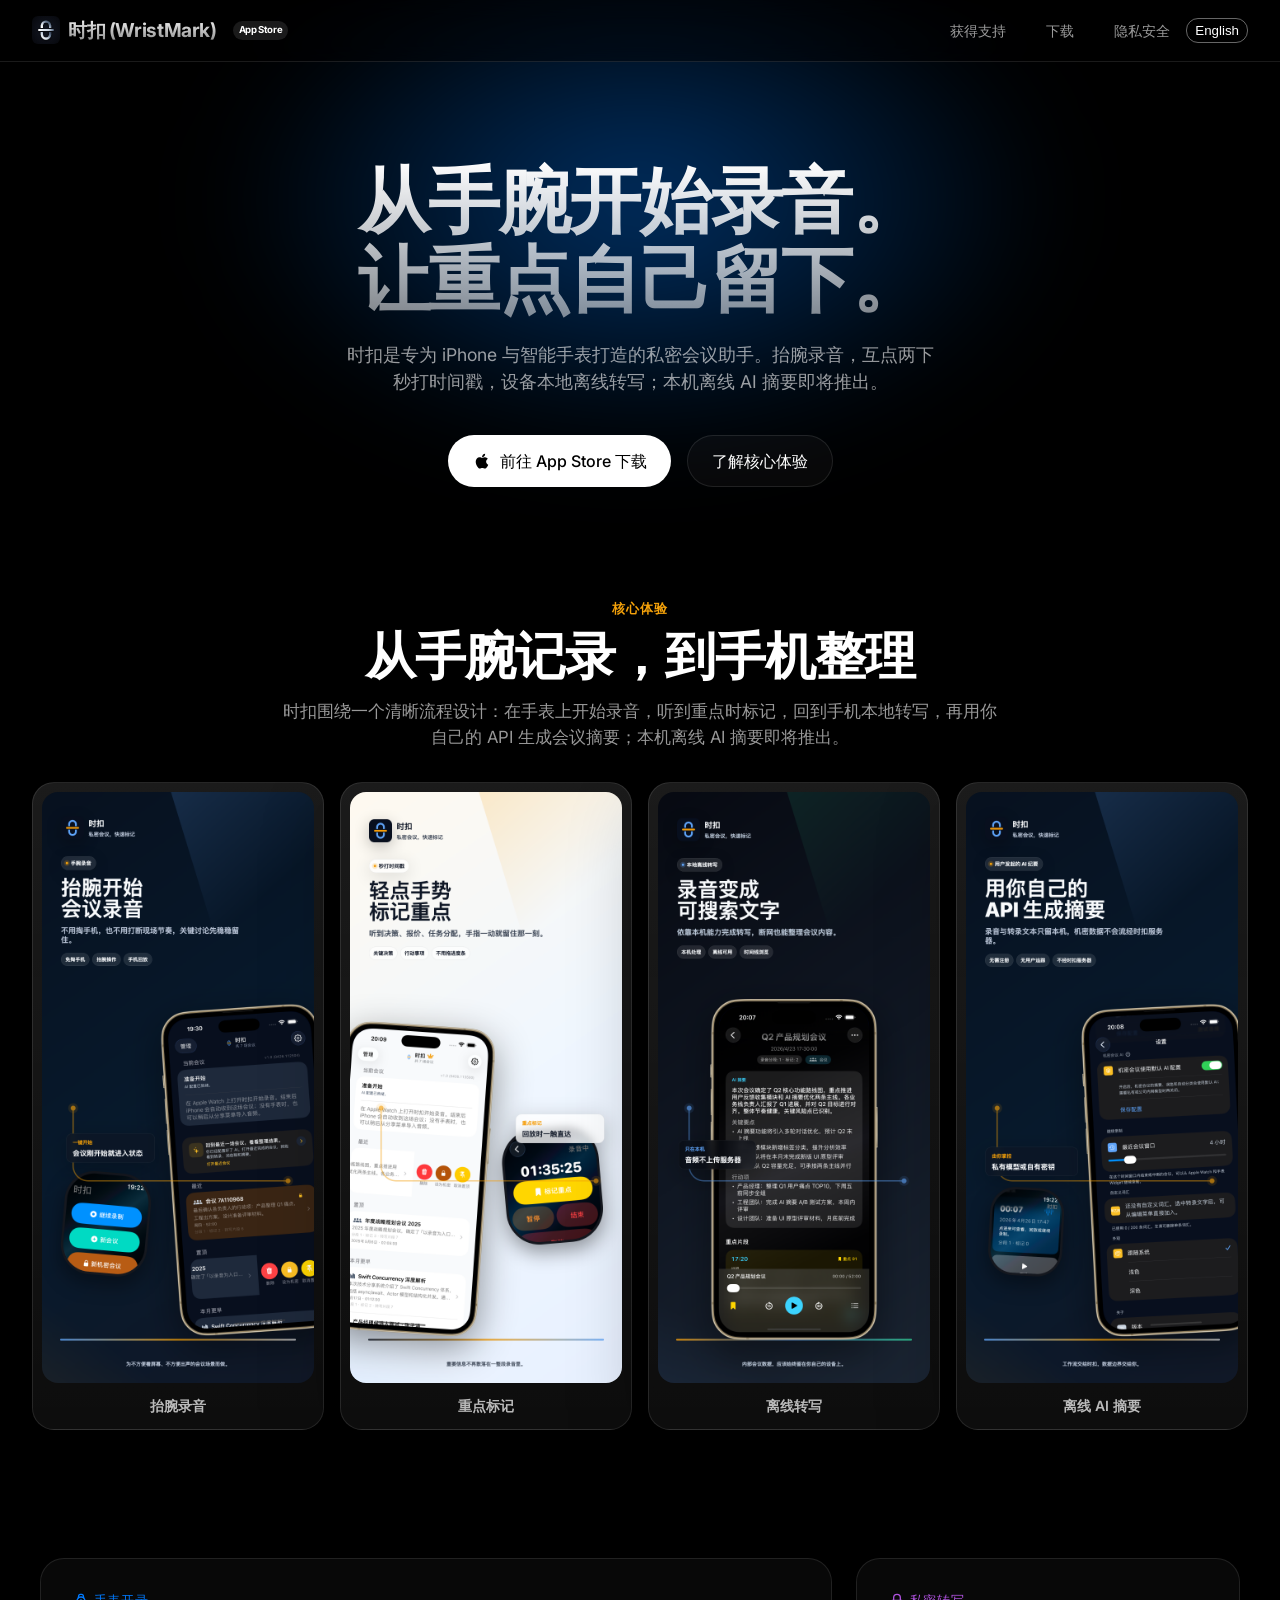
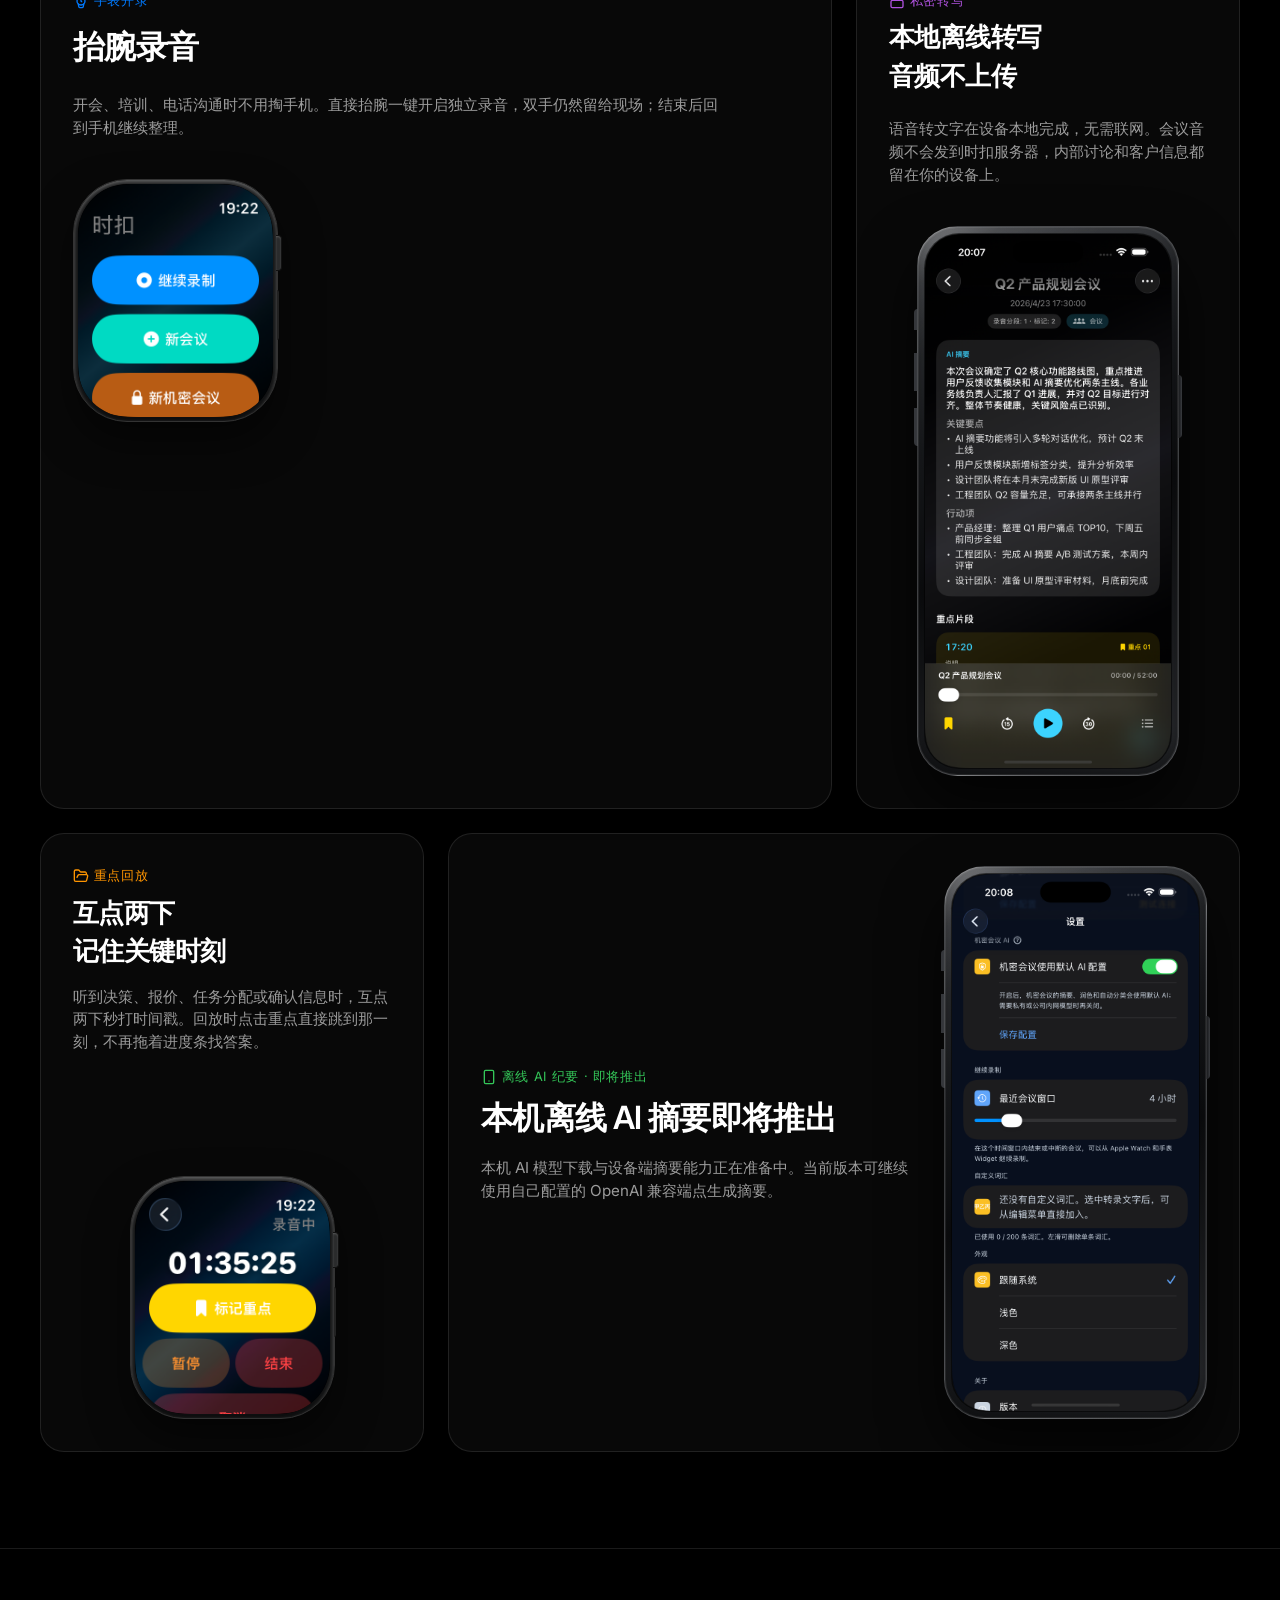
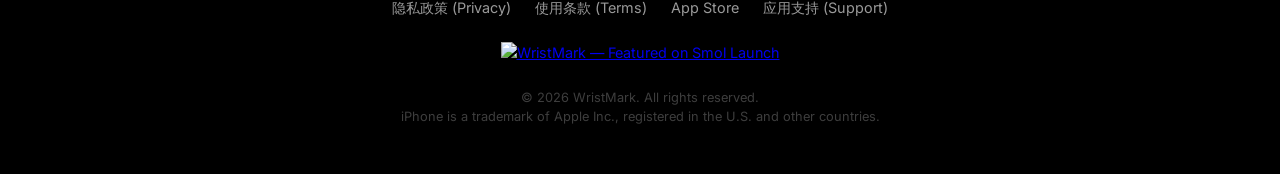
==== index.html @ bc6f225d "Publish product landing site" ====
<!DOCTYPE html>
<html lang="zh-Hans">
<head>
  <meta charset="UTF-8">
  <meta name="viewport" content="width=device-width, initial-scale=1.0, maximum-scale=1.0, user-scalable=no">
  <title>时扣 WristMark - 手腕录音、离线转写与即将推出的本机离线 AI</title>
  <meta name="description" content="专为开会、听课打造的私密会议助手。抬腕录音，互点两下秒记时间戳，本地离线转写，本机离线 AI 摘要即将推出。">
  <!-- CSS -->
  <link rel="stylesheet" href="css/style.css">
  <script src="js/main.js" defer></script>
</head>
<body>

  <!-- Navigation -->
  <nav class="navbar" id="site-nav">
    <div style="font-weight: 700; letter-spacing: -0.02em; font-size: 1.2rem; display: flex; align-items: center; gap: 0.5rem;">
      <img src="icons/variants/AppIcon_Default.svg" alt="WristMark Icon" style="width: 28px; height: 28px; border-radius: 6px;">
      <span class="text-gradient" data-i18n="nav.brand">时扣 (WristMark)</span>
      <span data-i18n="nav.badge" style="font-size: 0.6rem; font-weight: bold; background: rgba(255,255,255,0.1); padding: 2px 6px; border-radius: 12px; margin-left: 8px;">App Store</span>
    </div>
    <div class="nav-links" style="display: flex; gap: 1rem; align-items: center;">
      <a href="support.html" data-i18n="nav.support">获得支持</a>
      <a href="https://apps.apple.com/cn/app/%E6%97%B6%E6%89%A3/id6762519498" data-i18n="nav.download" data-app-store-link>下载</a>
      <a href="legal/privacy.html" data-i18n="nav.privacy">隐私安全</a>
      <button onclick="toggleLang()" style="background:none; border:1px solid rgba(255,255,255,0.4); color:white; border-radius:12px; padding:4px 8px; cursor:pointer;" id="lang-btn">English</button>
    </div>
  </nav>

  <!-- Hero Section -->
  <header class="hero">
    <h1 class="text-gradient" data-i18n="hero.title">从手腕开始录音。<br>让重点自己留下。</h1>
    <p data-i18n="hero.subtitle" style="font-size: 1.1rem;">
      时扣是专为 iPhone 与智能手表打造的私密会议助手。抬腕录音，互点两下秒打时间戳，设备本地离线转写；本机离线 AI 摘要即将推出。
    </p>
    <div style="display: flex; gap: 1rem; justify-content: center; margin-top: 2.5rem; flex-wrap: wrap;">
      <a href="https://apps.apple.com/cn/app/%E6%97%B6%E6%89%A3/id6762519498" class="btn-primary" data-app-store-link>
        <svg xmlns="http://www.w3.org/2000/svg" width="20" height="20" viewBox="0 0 24 24" fill="currentColor" aria-hidden="true"><path d="M17.05 20.28c-.98.95-2.05.8-3.08.35-1.08-.46-2.07-.48-3.21 0-1.42.61-2.17.43-3.02-.35C2.93 15.33 3.64 7.8 9.1 7.52c1.33.07 2.25.73 3.02.78 1.15-.23 2.25-.89 3.5-.84 1.5.12 2.63.71 3.38 1.8-3.12 1.87-2.38 5.98.48 7.13-.57 1.5-1.31 2.99-2.43 3.89ZM12.03 7.44c-.15-2.23 1.66-4.07 3.74-4.24.29 2.58-2.34 4.5-3.74 4.24Z"/></svg>
        <span data-i18n="hero.primary-btn">前往 App Store 下载</span>
      </a>
      <a href="#workflow-preview" class="btn-secondary" data-i18n="hero.secondary-btn">了解核心体验</a>
    </div>
  </header>

  <!-- Workflow Preview -->
  <section id="workflow-preview" class="store-preview" aria-labelledby="workflow-preview-title">
    <div class="section-kicker" data-i18n="store.kicker">核心体验</div>
    <h2 id="workflow-preview-title" data-i18n="store.title">从手腕记录，到手机整理</h2>
    <p data-i18n="store.subtitle">
      时扣围绕一个清晰流程设计：在手表上开始录音，听到重点时标记，回到手机本地转写，再用你自己的 API 生成会议摘要；本机离线 AI 摘要即将推出。
    </p>
    <div class="store-screenshot-grid" aria-label="WristMark workflow">
      <figure>
        <img data-workflow-image="1" src="appstore/fancy-screenshots/output/zh-Hans/iphone-6.9-01.png" alt="时扣界面：抬腕开始会议录音" loading="lazy">
        <figcaption data-i18n="store.slides.1">抬腕录音</figcaption>
      </figure>
      <figure>
        <img data-workflow-image="2" src="appstore/fancy-screenshots/output/zh-Hans/iphone-6.9-02.png" alt="时扣界面：互点两下标记重点" loading="lazy">
        <figcaption data-i18n="store.slides.2">重点标记</figcaption>
      </figure>
      <figure>
        <img data-workflow-image="3" src="appstore/fancy-screenshots/output/zh-Hans/iphone-6.9-03.png" alt="时扣界面：本地离线转写" loading="lazy">
        <figcaption data-i18n="store.slides.3">离线转写</figcaption>
      </figure>
      <figure>
        <img data-workflow-image="4" src="appstore/fancy-screenshots/output/zh-Hans/iphone-6.9-04.png" alt="时扣界面：本机离线 AI 摘要" loading="lazy">
        <figcaption data-i18n="store.slides.4">离线 AI 摘要</figcaption>
      </figure>
    </div>
  </section>

  <!-- Bento Grid Features (Values & Pain-points Oriented) -->
  <section id="features" class="bento-container">

    <!-- Watch Primary Feature -->
    <div class="bento-card bento-item-large" style="display:flex; flex-direction:column;">
      <span class="card-tag" style="display:flex; align-items:center; gap:0.3rem;"><svg xmlns="http://www.w3.org/2000/svg" width="16" height="16" viewBox="0 0 24 24" fill="none" stroke="currentColor" stroke-width="2" stroke-linecap="round" stroke-linejoin="round"><circle cx="12" cy="12" r="6"/><polyline points="12 10 12 12 13 13"/><path d="m16.13 7.66-.81-4.05a2 2 0 0 0-2-1.61h-2.68a2 2 0 0 0-2 1.61l-.78 4.05"/><path d="m7.88 16.36.8 4a2 2 0 0 0 2 1.61h2.72a2 2 0 0 0 2-1.61l.81-4.05"/></svg> <span data-i18n="features.watch.tag">手表开录</span></span>
      <h2 data-i18n="features.watch.title" style="font-size: 2rem; margin-bottom: 0.5rem; margin-top:0.3rem;">抬腕录音</h2>
      <p style="color: var(--color-text-secondary); max-width: 90%; font-size: 0.95rem;" data-i18n="features.watch.desc">
        开会、培训、电话沟通时不用掏手机。直接抬腕一键开启独立录音，双手仍然留给现场；结束后回到手机继续整理。
      </p>
      <div class="device-watch">
        <div class="screen">
          <img data-feature-image="watch" src="screenshoots/cn/aw_firstpage.png" alt="手表录音首页">
        </div>
      </div>
    </div>

    <!-- Security & Privacy -->
    <div class="bento-card bento-item-medium" style="display:flex; flex-direction:column;">
      <span class="card-tag" style="color: #AF52DE; display:flex; align-items:center; gap:0.3rem;"><svg xmlns="http://www.w3.org/2000/svg" width="16" height="16" viewBox="0 0 24 24" fill="none" stroke="currentColor" stroke-width="2" stroke-linecap="round" stroke-linejoin="round"><rect width="18" height="11" x="3" y="11" rx="2" ry="2"/><path d="M7 11V7a5 5 0 0 1 10 0v4"/></svg> <span data-i18n="features.privacy.tag">私密转写</span></span>
      <h2 data-i18n="features.privacy.title" style="font-size: 1.6rem; margin-bottom: 0.5rem;">本地离线转写<br>音频不上传</h2>
      <p style="color: var(--color-text-secondary); font-size: 0.95rem; flex-grow: 1;" data-i18n="features.privacy.desc">
        语音转文字在设备本地完成，无需联网。会议音频不会发到时扣服务器，内部讨论和客户信息都留在你的设备上。
      </p>
      <div class="device-phone">
        <div class="screen">
          <img data-feature-image="privacy" src="screenshoots/cn/phone_settings_dark.png" alt="AI 设置界面">
        </div>
      </div>
    </div>

    <!-- Merging Feature -->
    <div class="bento-card bento-item-medium" style="display:flex; flex-direction:column; justify-content: space-between;">
      <div>
        <span class="card-tag" style="color: #FF9500; display:flex; align-items:center; gap:0.3rem;"><svg xmlns="http://www.w3.org/2000/svg" width="16" height="16" viewBox="0 0 24 24" fill="none" stroke="currentColor" stroke-width="2" stroke-linecap="round" stroke-linejoin="round"><path d="m6 14 1.45-2.9A2 2 0 0 1 9.24 10H20a2 2 0 0 1 1.94 2.5l-1.55 6a2 2 0 0 1-1.94 1.5H4a2 2 0 0 1-2-2V5c0-1.1.9-2 2-2h3.93a2 2 0 0 1 1.66.9l.82 1.2a2 2 0 0 0 1.66.9H18a2 2 0 0 1 2 2v2"/></svg> <span data-i18n="features.merge.tag">重点回放</span></span>
        <h2 data-i18n="features.merge.title" style="font-size: 1.6rem; margin-bottom: 0.5rem;">互点两下<br>记住关键时刻</h2>
        <p style="color: var(--color-text-secondary); font-size: 0.95rem;" data-i18n="features.merge.desc">
          听到决策、报价、任务分配或确认信息时，互点两下秒打时间戳。回放时点击重点直接跳到那一刻，不再拖着进度条找答案。
        </p>
      </div>
      <div class="device-watch feature-merge-watch">
        <div class="screen">
          <img data-feature-image="merge" src="screenshoots/cn/aw_recording.png" alt="手表录音中界面">
        </div>
      </div>
    </div>

    <!-- Phone Import Feature -->
    <div class="bento-card bento-item-large" style="display: flex; align-items: center; gap: 2rem;">
      <div style="flex:1;">
        <span class="card-tag" style="color: #34C759; display:flex; align-items:center; gap:0.3rem;"><svg xmlns="http://www.w3.org/2000/svg" width="16" height="16" viewBox="0 0 24 24" fill="none" stroke="currentColor" stroke-width="2" stroke-linecap="round" stroke-linejoin="round"><rect width="14" height="20" x="5" y="2" rx="2" ry="2"/><path d="M12 18h.01"/></svg> <span data-i18n="features.import.tag">离线 AI 纪要 · 即将推出</span></span>
        <h2 data-i18n="features.import.title" style="font-size: 2rem; margin-bottom: 0.5rem;">本机离线 AI 摘要即将推出</h2>
        <p style="color: var(--color-text-secondary); font-size: 0.95rem;" data-i18n="features.import.desc">
          本机 AI 模型下载与设备端摘要能力正在准备中。当前版本可继续使用自己配置的 OpenAI 兼容端点生成摘要。
        </p>
      </div>
      <div class="device-phone feature-side-phone">
        <div class="screen">
          <img data-feature-image="import" src="screenshoots/cn/phone_settings_dark.png" alt="私有 AI 设置界面">
        </div>
      </div>
    </div>

  </section>

  <!-- Footer -->
  <footer style="margin-top: 4rem; padding: 3rem 0; border-top: 1px solid rgba(255,255,255,0.1); text-align: center;">
    <div style="display:flex; justify-content:center; gap:1.5rem; margin-bottom: 1.5rem; font-size:0.9rem;">
      <a href="legal/privacy.html" style="color:rgba(255,255,255,0.6); text-decoration:none;">隐私政策 (Privacy)</a>
      <a href="legal/terms.html" style="color:rgba(255,255,255,0.6); text-decoration:none;">使用条款 (Terms)</a>
      <a href="https://apps.apple.com/cn/app/%E6%97%B6%E6%89%A3/id6762519498" data-app-store-link style="color:rgba(255,255,255,0.6); text-decoration:none;">App Store</a>
      <a href="support.html" style="color:rgba(255,255,255,0.6); text-decoration:none;">应用支持 (Support)</a>
    </div>
    <a href="https://smollaunch.com" target="_blank" rel="noopener" style="display:inline-block; margin-bottom:1.5rem;">
      <img src="https://smollaunch.com/badges/featured.svg" alt="WristMark — Featured on Smol Launch" loading="lazy" width="250" height="60">
    </a>
    <div style="font-size: 0.8rem; opacity: 0.4;">
      &copy; 2026 WristMark. All rights reserved.<br>iPhone is a trademark of Apple Inc., registered in the U.S. and other countries.
    </div>
  </footer>

</body>
</html>
---- css/style.css ----
@import url('https://fonts.googleapis.com/css2?family=Inter:wght@300;400;500;600;700&display=swap');

:root {
  --color-bg: #000000;
  --color-surface: rgba(255, 255, 255, 0.03);
  --color-surface-hover: rgba(255, 255, 255, 0.08);
  --color-border: rgba(255, 255, 255, 0.1);
  --color-text-primary: #ffffff;
  --color-text-secondary: rgba(255, 255, 255, 0.6);
  --color-accent: #007aff;
  --neon-glow: rgba(0, 122, 255, 0.4);
}

body {
  font-family: -apple-system, BlinkMacSystemFont, 'Inter', 'PingFang SC', 'Helvetica Neue', Arial, sans-serif;
  background-color: var(--color-bg);
  color: var(--color-text-primary);
  line-height: 1.5;
  -webkit-font-smoothing: antialiased;
  margin: 0;
  overflow-x: hidden;
}

/* Typography */
h1, h2, h3, h4 {
  font-weight: 600;
  letter-spacing: -0.02em;
  margin: 0;
}

.text-gradient {
  background: linear-gradient(180deg, #FFFFFF 0%, rgba(255, 255, 255, 0.5) 100%);
  -webkit-background-clip: text;
  -webkit-text-fill-color: transparent;
  background-clip: text;
}

.accent-gradient {
  background: linear-gradient(90deg, #007aff 0%, #34C759 100%);
  -webkit-background-clip: text;
  -webkit-text-fill-color: transparent;
  background-clip: text;
}

/* Glassmorphism Navbar */
.navbar {
  position: fixed;
  top: 0;
  width: 100%;
  padding: 1rem 2rem;
  background: rgba(0, 0, 0, 0.4);
  backdrop-filter: blur(12px);
  -webkit-backdrop-filter: blur(12px);
  border-bottom: 1px solid var(--color-border);
  z-index: 100;
  display: flex;
  justify-content: space-between;
  align-items: center;
  box-sizing: border-box;
}

.nav-links a {
  color: var(--color-text-secondary);
  text-decoration: none;
  font-size: 0.9rem;
  transition: color 0.2s ease;
  margin-left: 1.5rem;
}

.nav-links a:hover {
  color: var(--color-text-primary);
}

/* Buttons */
.btn-primary {
  background-color: var(--color-text-primary);
  color: var(--color-bg);
  padding: 0.8rem 1.5rem;
  border-radius: 999px;
  font-weight: 500;
  text-decoration: none;
  display: inline-flex;
  align-items: center;
  gap: 0.5rem;
  transition: transform 0.2s ease;
}

.btn-primary:hover {
  transform: scale(1.02);
}

.btn-secondary {
  background-color: var(--color-surface);
  color: var(--color-text-primary);
  border: 1px solid var(--color-border);
  padding: 0.8rem 1.5rem;
  border-radius: 999px;
  font-weight: 500;
  text-decoration: none;
  display: inline-flex;
  align-items: center;
  transition: all 0.2s ease;
}

.btn-secondary:hover {
  background-color: var(--color-surface-hover);
}

/* Hero Section */
.hero {
  padding: 10rem 2rem 6rem;
  text-align: center;
  max-width: 800px;
  margin: 0 auto;
  position: relative;
}

.hero::before {
  content: '';
  position: absolute;
  top: -100px;
  left: 50%;
  transform: translateX(-50%);
  width: 1000px;
  height: 600px;
  background: radial-gradient(ellipse at center, var(--neon-glow) 0%, transparent 60%);
  z-index: -1;
  pointer-events: none;
  filter: blur(50px);
}

.hero h1 {
  font-size: clamp(3rem, 6vw, 4.5rem);
  line-height: 1.1;
  margin-bottom: 1.5rem;
}

.hero p {
  font-size: 1.25rem;
  color: var(--color-text-secondary);
  margin-bottom: 2.5rem;
  max-width: 600px;
  margin-left: auto;
  margin-right: auto;
}

/* App Store Preview */
.store-preview {
  max-width: 1280px;
  margin: 0 auto 3rem;
  padding: 1rem 2rem 3rem;
}

.section-kicker {
  color: #f5a20a;
  font-size: 0.82rem;
  font-weight: 700;
  letter-spacing: 0.08em;
  margin-bottom: 0.6rem;
  text-align: center;
  text-transform: uppercase;
}

.store-preview h2 {
  max-width: 760px;
  margin: 0 auto;
  text-align: center;
  font-size: clamp(2rem, 4vw, 3.4rem);
  line-height: 1.08;
}

.store-preview > p {
  max-width: 720px;
  margin: 1rem auto 2rem;
  color: var(--color-text-secondary);
  font-size: 1.05rem;
  text-align: center;
}

.store-screenshot-grid {
  display: grid;
  grid-template-columns: repeat(4, minmax(0, 1fr));
  gap: 1rem;
  align-items: start;
}

.store-screenshot-grid figure {
  margin: 0;
  padding: 0.55rem;
  border: 1px solid var(--color-border);
  border-radius: 22px;
  background:
    linear-gradient(180deg, rgba(255,255,255,0.08), rgba(255,255,255,0.02)),
    rgba(255,255,255,0.03);
  box-shadow: 0 24px 80px rgba(0, 0, 0, 0.28);
}

.store-screenshot-grid img {
  display: block;
  width: 100%;
  height: auto;
  border-radius: 16px;
  background: #07111f;
}

.store-screenshot-grid figcaption {
  padding: 0.75rem 0.25rem 0.25rem;
  color: rgba(255, 255, 255, 0.72);
  font-size: 0.88rem;
  font-weight: 600;
  text-align: center;
}

/* Bento Grid */
.bento-container {
  max-width: 1200px;
  margin: 0 auto;
  padding: 2rem;
  display: grid;
  grid-template-columns: repeat(12, 1fr);
  gap: 1.5rem;
}

.bento-card {
  background-color: var(--color-surface);
  border: 1px solid var(--color-border);
  border-radius: 24px;
  padding: 2rem;
  transition: all 0.3s ease;
  overflow: visible;
  position: relative;
}

.bento-card:hover {
  background-color: var(--color-surface-hover);
  border-color: rgba(255, 255, 255, 0.2);
}

.bento-item-large {
  grid-column: span 12;
}

@media (min-width: 768px) {
  .bento-item-large { grid-column: span 8; }
  .bento-item-medium { grid-column: span 4; }
  .bento-item-full { grid-column: span 12; display: flex; align-items: center; gap: 2rem; }
}

@media (max-width: 900px) {
  .store-screenshot-grid {
    grid-template-columns: repeat(2, minmax(0, 1fr));
  }
}

@media (max-width: 560px) {
  .navbar {
    padding: 0.9rem 1rem;
  }

  .nav-links {
    gap: 0.6rem !important;
  }

  .nav-links a {
    display: none;
  }

  .store-preview {
    padding-left: 1rem;
    padding-right: 1rem;
  }

  .store-screenshot-grid {
    display: flex;
    gap: 1rem;
    margin-left: -1rem;
    margin-right: -1rem;
    overflow-x: auto;
    padding: 0 1rem 0.5rem;
    scroll-snap-type: x mandatory;
  }

  .store-screenshot-grid figure {
    flex: 0 0 76%;
    scroll-snap-align: center;
  }

  .bento-card {
    padding: 1.4rem;
  }
}

.bento-card > img,
.bento-card > * > img:not(.device-watch .screen img):not(.device-phone .screen img) {
  width: 100%;
  height: auto;
  border-radius: 12px;
  margin-top: 1.5rem;
  box-shadow: 0 10px 30px rgba(0,0,0,0.5);
  transition: transform 0.5s cubic-bezier(0.16, 1, 0.3, 1);
}

.bento-card:hover > img,
.bento-card:hover > * > img:not(.device-watch .screen img):not(.device-phone .screen img) {
  transform: translateY(-5px);
}

.card-tag {
  font-size: 0.8rem;
  text-transform: uppercase;
  letter-spacing: 0.05em;
  color: var(--color-accent);
  margin-bottom: 0.5rem;
  display: block;
}

/* Device Mockups (Pure CSS) */
.device-watch {
  position: relative; background: #121314; border-radius: 54px; padding: 4px; /* Series 11 ultra-thin edge-to-edge bezel */
  box-shadow: inset 0 2px 5px rgba(255,255,255,0.4), inset 0 -2px 5px rgba(0,0,0,0.9), 0 20px 40px rgba(0,0,0,0.5);
  border: 1px solid #333; margin-top: 1.5rem; width: 195px; align-self: flex-start;
}
.device-watch::after {
  /* Digital Crown */
  content: ''; position: absolute; right: -5px; top: 55px; width: 5px; height: 34px;
  background: #2a2b2c; border-radius: 0 4px 4px 0; border: 1px solid #111; border-left: none; box-shadow: inset 0 1px 2px rgba(255,255,255,0.2);
}
.device-watch::before {
  /* Side Button */
  content: ''; position: absolute; right: -2px; top: 110px; width: 2px; height: 50px;
  background: #222; border-radius: 0 2px 2px 0;
}
.device-watch .screen {
  border-radius: 50px; overflow: hidden; background: #000; position: relative;
}
.device-watch .screen img {
  width: 100%; height: auto; display: block;
}

.device-phone {
  position: relative;
  width: min(246px, 85%);
  margin-top: 1.5rem;
  align-self: center;
  padding: 7px;
  border-radius: 15.5% / 7.2%;
  background:
    linear-gradient(145deg, rgba(255,255,255,0.34) 0%, rgba(255,255,255,0.08) 8%, transparent 18%),
    linear-gradient(155deg, #3d3f43 0%, #15171a 34%, #07080a 55%, #2a2c30 100%);
  border: 1px solid rgba(255,255,255,0.18);
  box-shadow:
    inset 0 0 0 1px rgba(255,255,255,0.08),
    inset 0 -10px 20px rgba(0,0,0,0.55),
    inset 0 10px 18px rgba(255,255,255,0.08),
    0 30px 60px rgba(0,0,0,0.7);
}
/* Side Buttons (Action, Volume Up/Down, Power) */
.device-phone::before {
  /* Power Button */
  content: '';
  position: absolute;
  right: -4px;
  top: 27%;
  width: 4px;
  height: 11.5%;
  background: linear-gradient(90deg, #0d0e10, #3a3c40);
  border-radius: 0 4px 4px 0;
  box-shadow: inset 1px 0 1px rgba(255,255,255,0.14);
}
.device-phone::after {
  /* Action + volume buttons */
  content: '';
  position: absolute;
  left: -4px;
  top: 15%;
  width: 4px;
  height: 25%;
  border-radius: 4px 0 0 4px;
  background:
    linear-gradient(
      to bottom,
      #34363a 0 15%,
      transparent 15% 32%,
      #34363a 32% 60%,
      transparent 60% 72%,
      #34363a 72% 100%
    );
  box-shadow: inset -1px 0 1px rgba(255,255,255,0.12);
}
.device-phone .screen {
  position: relative;
  aspect-ratio: 1320 / 2868;
  overflow: hidden;
  border-radius: 13.8% / 6.4%;
  background: #000;
  box-shadow:
    inset 0 0 0 1px rgba(255,255,255,0.05),
    0 0 0 1px rgba(0,0,0,0.55);
}
.device-phone .screen img {
  display: block;
  width: 100%;
  height: 100%;
  object-fit: cover;
  object-position: top;
}
.feature-side-phone {
  flex: 0 0 min(250px, 34%);
  margin-top: 0;
}

.feature-merge-watch {
  align-self: center;
  margin-top: 1.25rem;
}

/* Footer */
footer {
  border-top: 1px solid var(--color-border);
  padding: 4rem 2rem;
  margin-top: 4rem;
  text-align: center;
  color: var(--color-text-secondary);
  font-size: 0.9rem;
}

.footer-links {
  display: flex;
  justify-content: center;
  gap: 2rem;
  margin-bottom: 2rem;
}

.footer-links a {
  color: var(--color-text-secondary);
  text-decoration: none;
}

.footer-links a:hover {
  color: var(--color-text-primary);
}
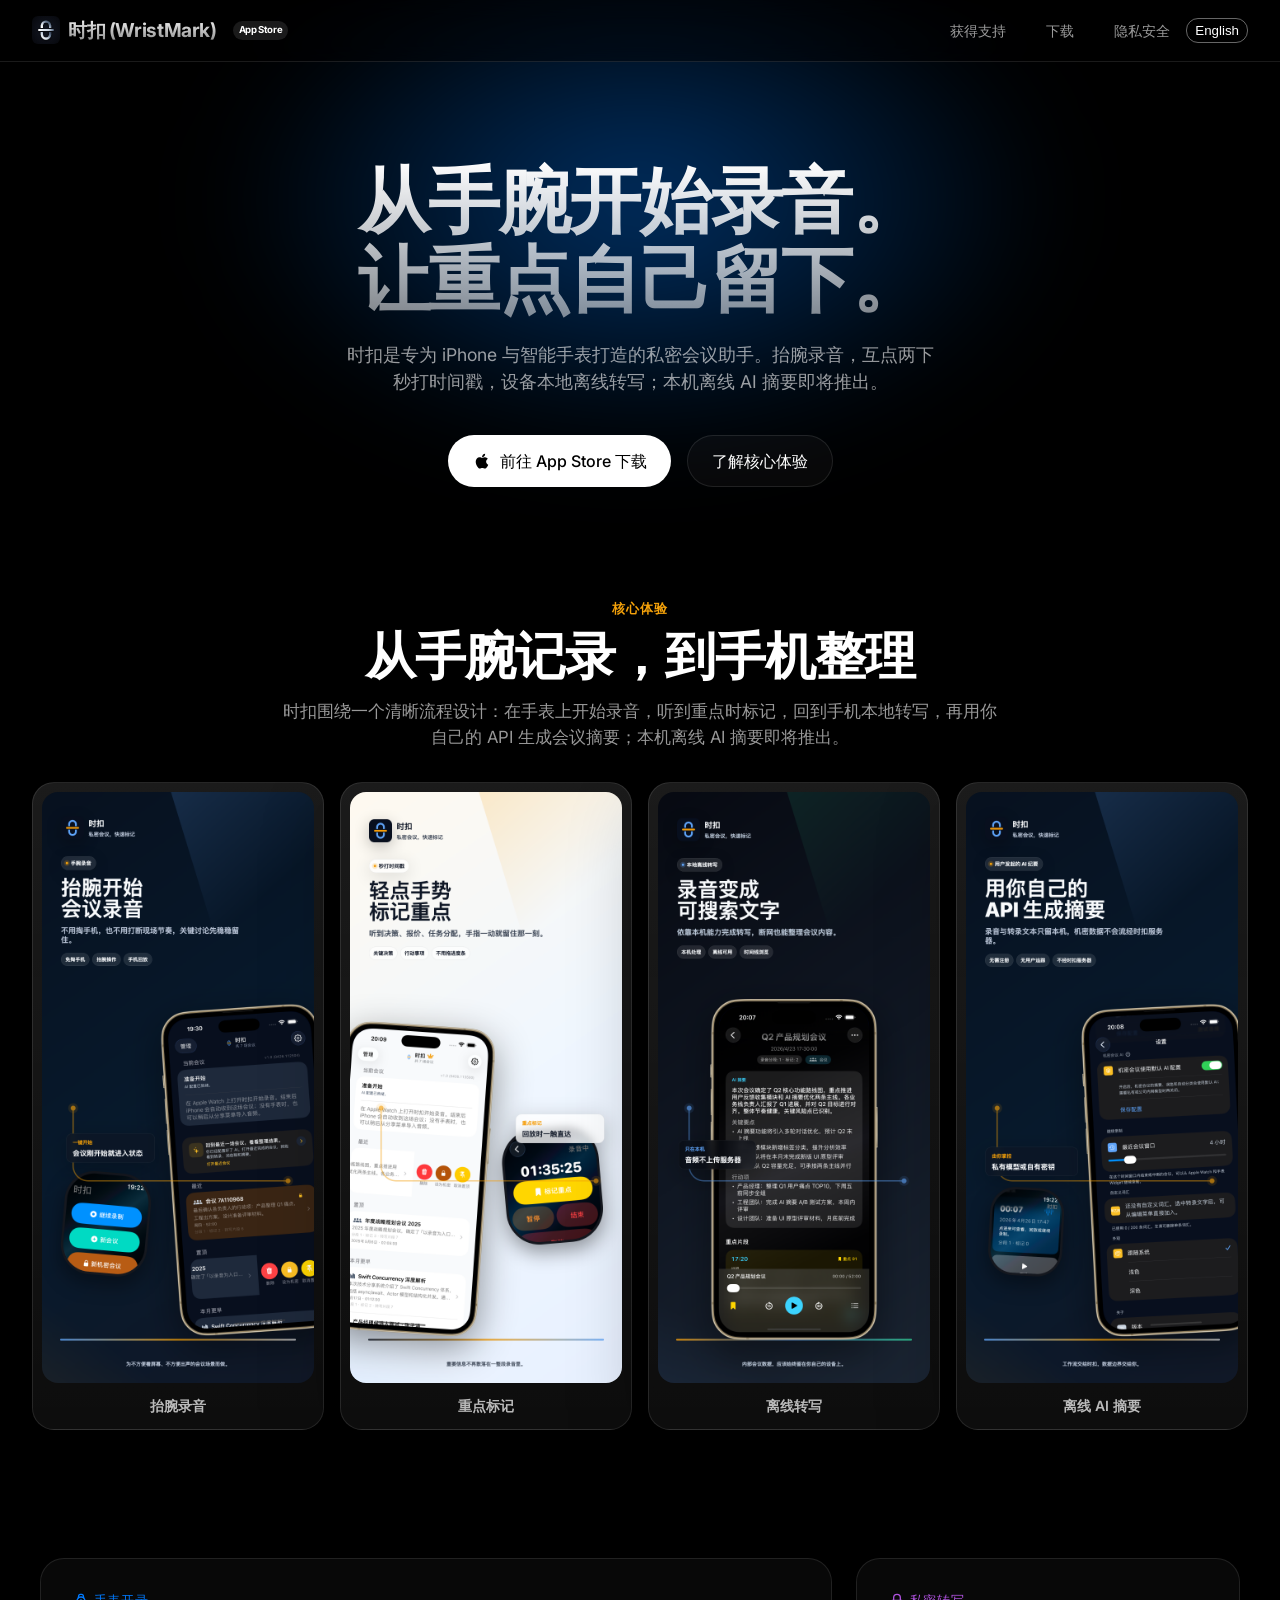
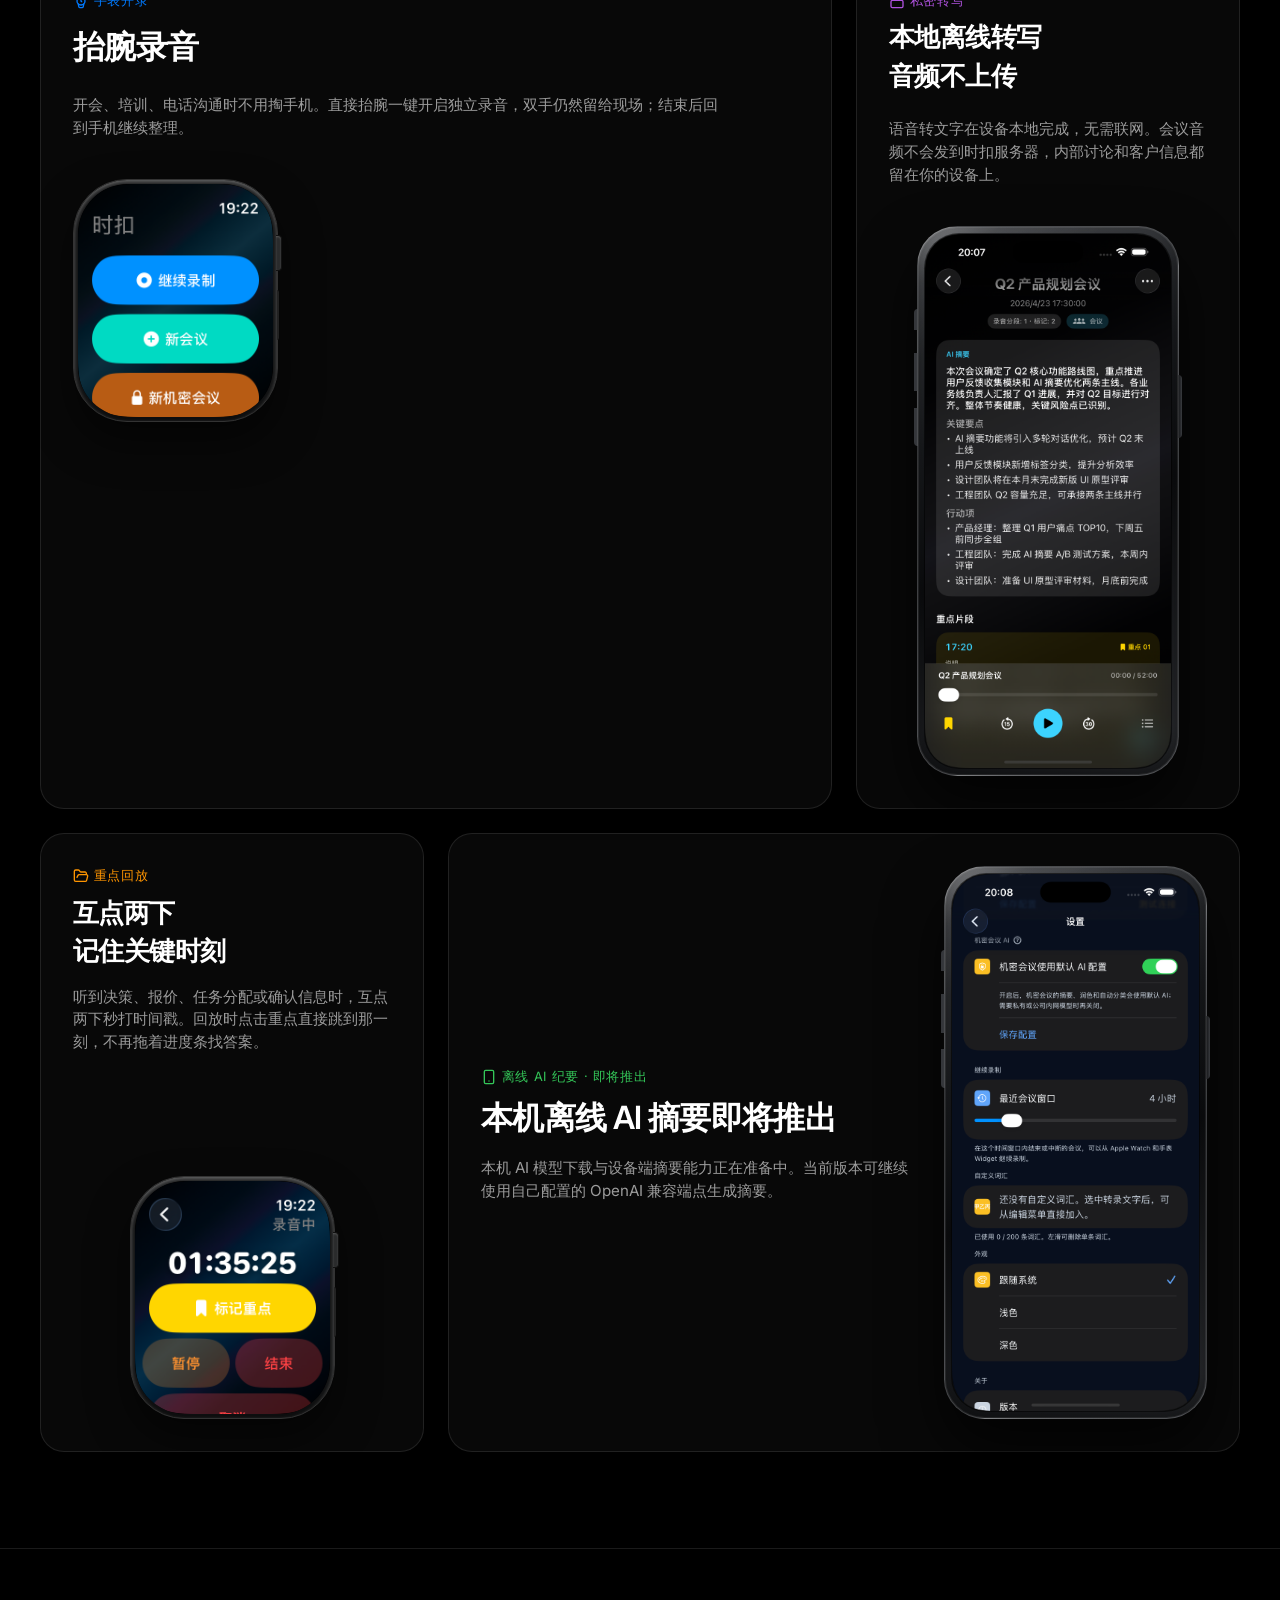
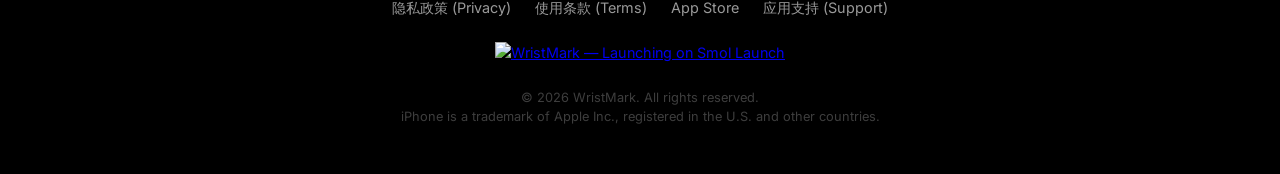
==== commit 8ecec68e: "Restore Smol Launch badge" ====
--- a/index.html
+++ b/index.html
@@ -142,7 +142,7 @@
       <a href="support.html" style="color:rgba(255,255,255,0.6); text-decoration:none;">应用支持 (Support)</a>
     </div>
     <a href="https://smollaunch.com" target="_blank" rel="noopener" style="display:inline-block; margin-bottom:1.5rem;">
-      <img src="https://smollaunch.com/badges/featured.svg" alt="WristMark — Featured on Smol Launch" loading="lazy" width="250" height="60">
+      <img src="https://smollaunch.com/badges/launching.svg" alt="WristMark — Launching on Smol Launch" loading="lazy" width="250" height="60">
     </a>
     <div style="font-size: 0.8rem; opacity: 0.4;">
       &copy; 2026 WristMark. All rights reserved.<br>iPhone is a trademark of Apple Inc., registered in the U.S. and other countries.
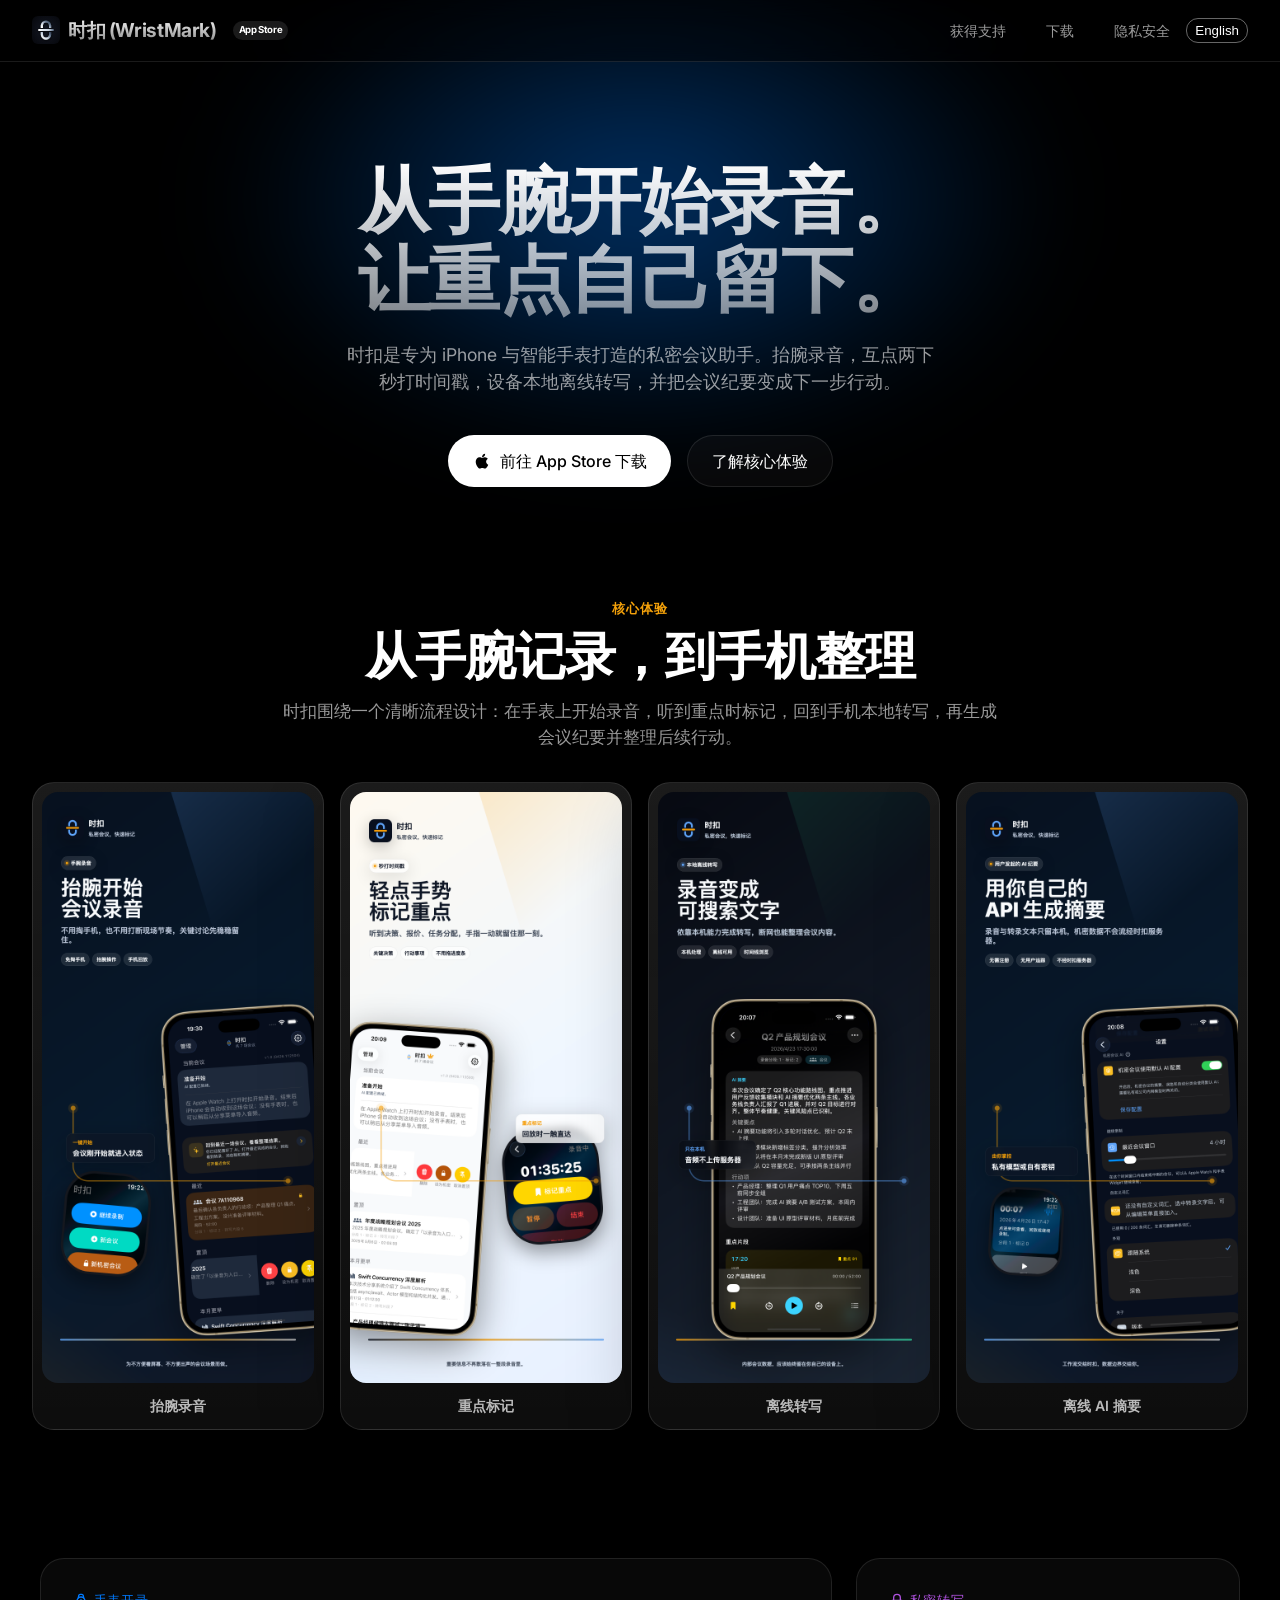
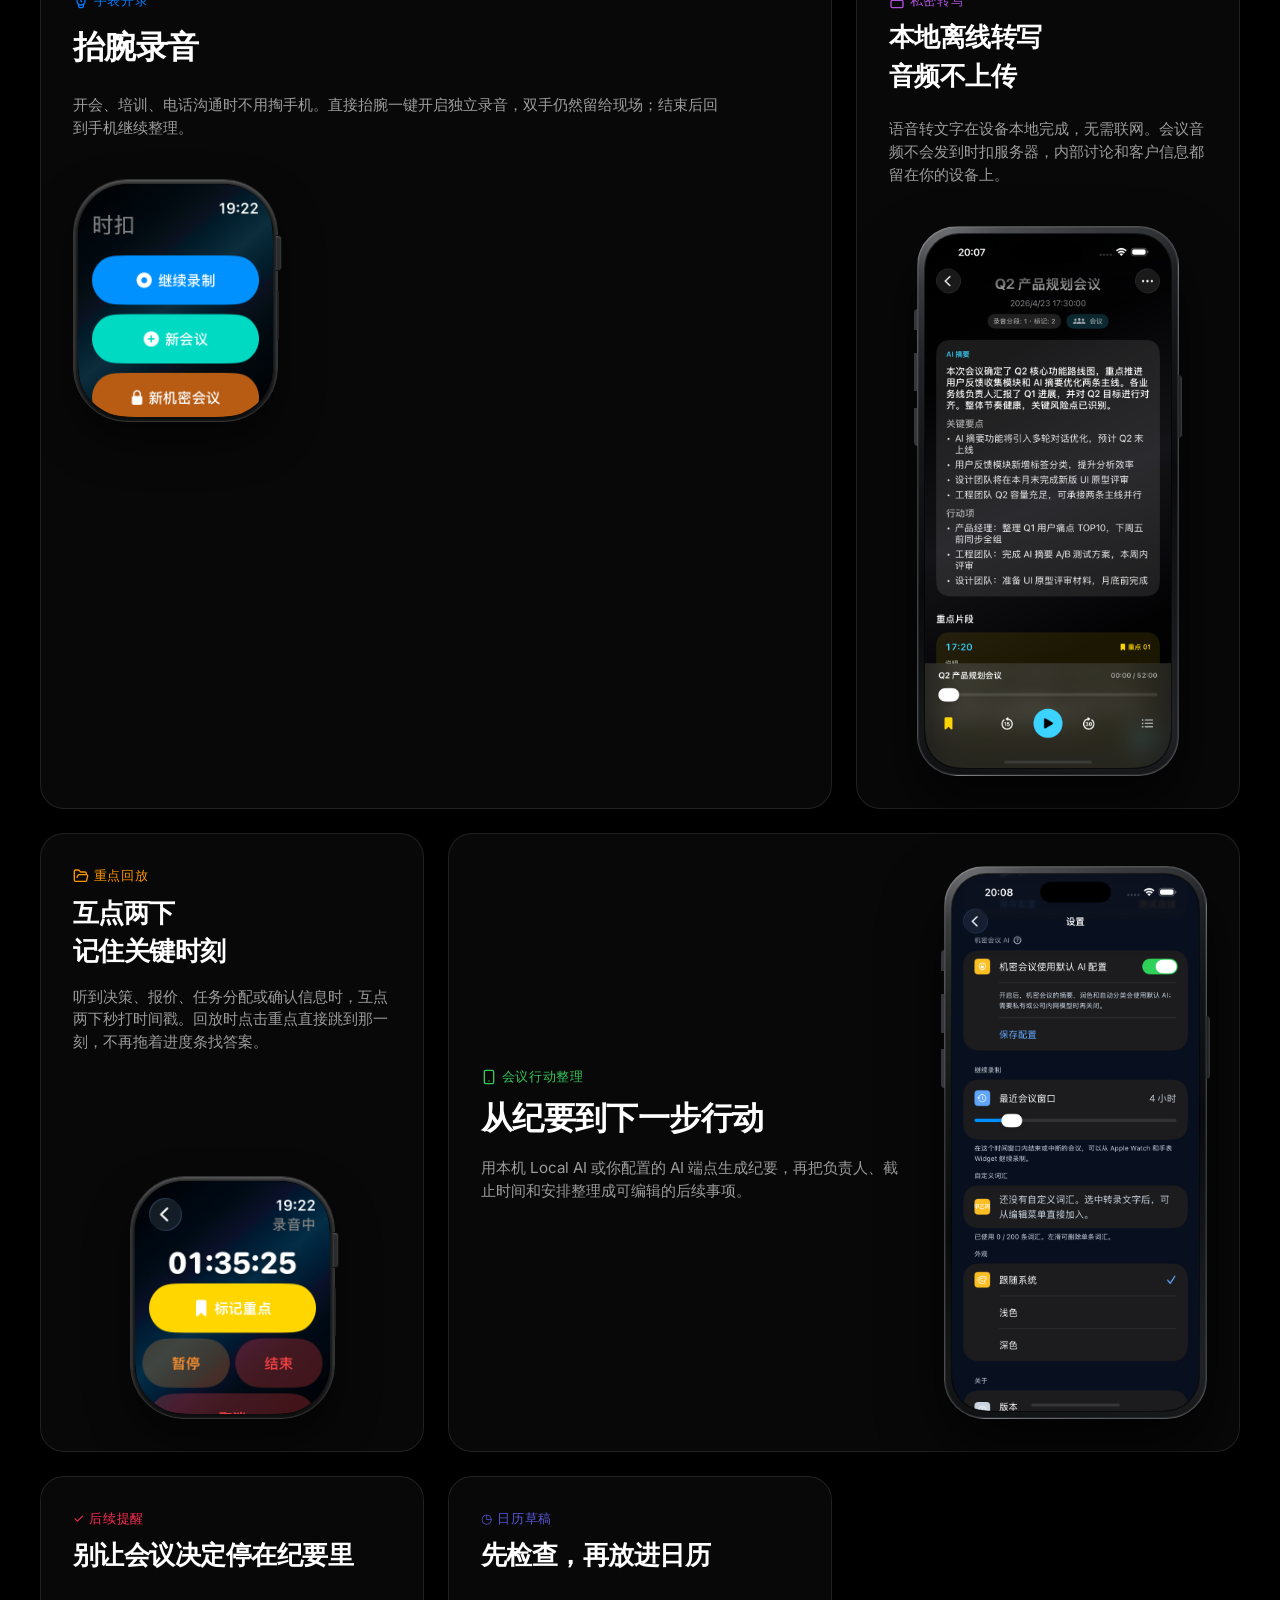
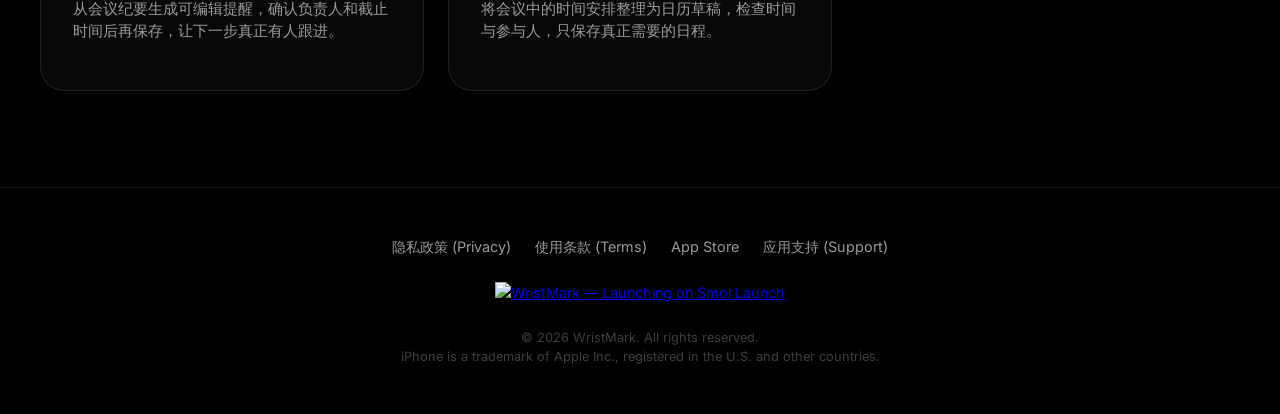
==== commit 37a59cc3: "feat: update landing page for 2.5 Co-authored-by: Copilot App <223556219+Copilot@users.noreply.githu" ====
--- a/index.html
+++ b/index.html
@@ -3,8 +3,8 @@
 <head>
   <meta charset="UTF-8">
   <meta name="viewport" content="width=device-width, initial-scale=1.0, maximum-scale=1.0, user-scalable=no">
-  <title>时扣 WristMark - 手腕录音、离线转写与即将推出的本机离线 AI</title>
-  <meta name="description" content="专为开会、听课打造的私密会议助手。抬腕录音，互点两下秒记时间戳，本地离线转写，本机离线 AI 摘要即将推出。">
+  <title>时扣 WristMark - 手腕录音、离线转写与会议行动整理</title>
+  <meta name="description" content="专为开会、听课打造的私密会议助手。抬腕录音，标记重点，本地离线转写，并将会议纪要整理为提醒与日历草稿。">
   <!-- CSS -->
   <link rel="stylesheet" href="css/style.css">
   <script src="js/main.js" defer></script>
@@ -30,7 +30,7 @@
   <header class="hero">
     <h1 class="text-gradient" data-i18n="hero.title">从手腕开始录音。<br>让重点自己留下。</h1>
     <p data-i18n="hero.subtitle" style="font-size: 1.1rem;">
-      时扣是专为 iPhone 与智能手表打造的私密会议助手。抬腕录音，互点两下秒打时间戳，设备本地离线转写；本机离线 AI 摘要即将推出。
+      时扣是专为 iPhone 与智能手表打造的私密会议助手。抬腕录音，互点两下秒打时间戳，设备本地离线转写，并把会议纪要变成下一步行动。
     </p>
     <div style="display: flex; gap: 1rem; justify-content: center; margin-top: 2.5rem; flex-wrap: wrap;">
       <a href="https://apps.apple.com/cn/app/%E6%97%B6%E6%89%A3/id6762519498" class="btn-primary" data-app-store-link>
@@ -46,7 +46,7 @@
     <div class="section-kicker" data-i18n="store.kicker">核心体验</div>
     <h2 id="workflow-preview-title" data-i18n="store.title">从手腕记录，到手机整理</h2>
     <p data-i18n="store.subtitle">
-      时扣围绕一个清晰流程设计：在手表上开始录音，听到重点时标记，回到手机本地转写，再用你自己的 API 生成会议摘要；本机离线 AI 摘要即将推出。
+      时扣围绕一个清晰流程设计：在手表上开始录音，听到重点时标记，回到手机本地转写，再生成会议纪要并整理后续行动。
     </p>
     <div class="store-screenshot-grid" aria-label="WristMark workflow">
       <figure>
@@ -115,13 +115,13 @@
       </div>
     </div>
 
-    <!-- Phone Import Feature -->
+    <!-- Actionable Follow-up Feature -->
     <div class="bento-card bento-item-large" style="display: flex; align-items: center; gap: 2rem;">
       <div style="flex:1;">
-        <span class="card-tag" style="color: #34C759; display:flex; align-items:center; gap:0.3rem;"><svg xmlns="http://www.w3.org/2000/svg" width="16" height="16" viewBox="0 0 24 24" fill="none" stroke="currentColor" stroke-width="2" stroke-linecap="round" stroke-linejoin="round"><rect width="14" height="20" x="5" y="2" rx="2" ry="2"/><path d="M12 18h.01"/></svg> <span data-i18n="features.import.tag">离线 AI 纪要 · 即将推出</span></span>
-        <h2 data-i18n="features.import.title" style="font-size: 2rem; margin-bottom: 0.5rem;">本机离线 AI 摘要即将推出</h2>
+        <span class="card-tag" style="color: #34C759; display:flex; align-items:center; gap:0.3rem;"><svg xmlns="http://www.w3.org/2000/svg" width="16" height="16" viewBox="0 0 24 24" fill="none" stroke="currentColor" stroke-width="2" stroke-linecap="round" stroke-linejoin="round"><rect width="14" height="20" x="5" y="2" rx="2" ry="2"/><path d="M12 18h.01"/></svg> <span data-i18n="features.import.tag">会议行动整理</span></span>
+        <h2 data-i18n="features.import.title" style="font-size: 2rem; margin-bottom: 0.5rem;">从纪要到下一步行动</h2>
         <p style="color: var(--color-text-secondary); font-size: 0.95rem;" data-i18n="features.import.desc">
-          本机 AI 模型下载与设备端摘要能力正在准备中。当前版本可继续使用自己配置的 OpenAI 兼容端点生成摘要。
+          用本机 Local AI 或你配置的 AI 端点生成纪要，再把负责人、截止时间和安排整理成可编辑的后续事项。
         </p>
       </div>
       <div class="device-phone feature-side-phone">
@@ -129,6 +129,22 @@
           <img data-feature-image="import" src="screenshoots/cn/phone_settings_dark.png" alt="私有 AI 设置界面">
         </div>
       </div>
+    </div>
+
+    <div class="bento-card bento-item-medium" style="display:flex; flex-direction:column;">
+      <span class="card-tag" style="color: #FF2D55; display:flex; align-items:center; gap:0.3rem;"><span aria-hidden="true">✓</span> <span data-i18n="features.reminders.tag">后续提醒</span></span>
+      <h2 data-i18n="features.reminders.title" style="font-size: 1.6rem; margin-bottom: 0.5rem;">别让会议决定停在纪要里</h2>
+      <p style="color: var(--color-text-secondary); font-size: 0.95rem;" data-i18n="features.reminders.desc">
+        从会议纪要生成可编辑提醒，确认负责人和截止时间后再保存，让下一步真正有人跟进。
+      </p>
+    </div>
+
+    <div class="bento-card bento-item-medium" style="display:flex; flex-direction:column;">
+      <span class="card-tag" style="color: #5856D6; display:flex; align-items:center; gap:0.3rem;"><span aria-hidden="true">◷</span> <span data-i18n="features.calendar.tag">日历草稿</span></span>
+      <h2 data-i18n="features.calendar.title" style="font-size: 1.6rem; margin-bottom: 0.5rem;">先检查，再放进日历</h2>
+      <p style="color: var(--color-text-secondary); font-size: 0.95rem;" data-i18n="features.calendar.desc">
+        将会议中的时间安排整理为日历草稿，检查时间与参与人，只保存真正需要的日程。
+      </p>
     </div>
 
   </section>
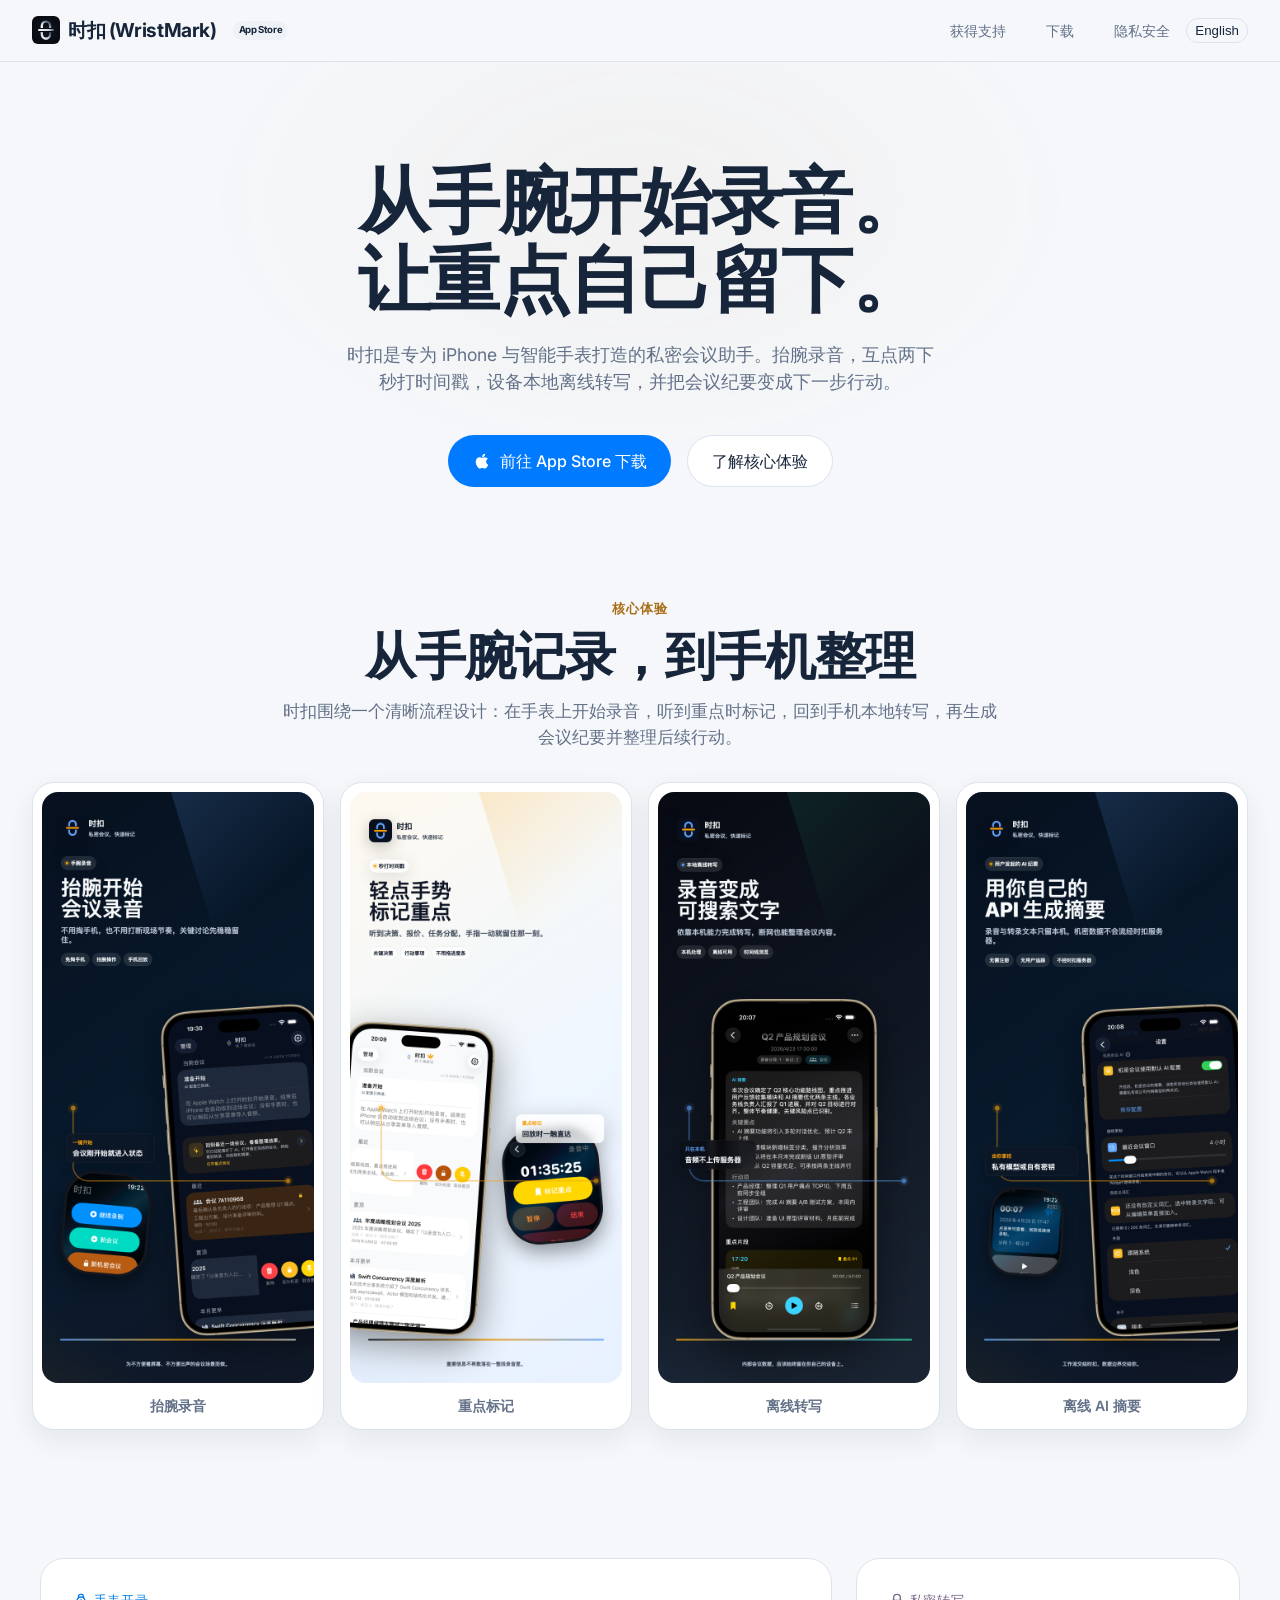
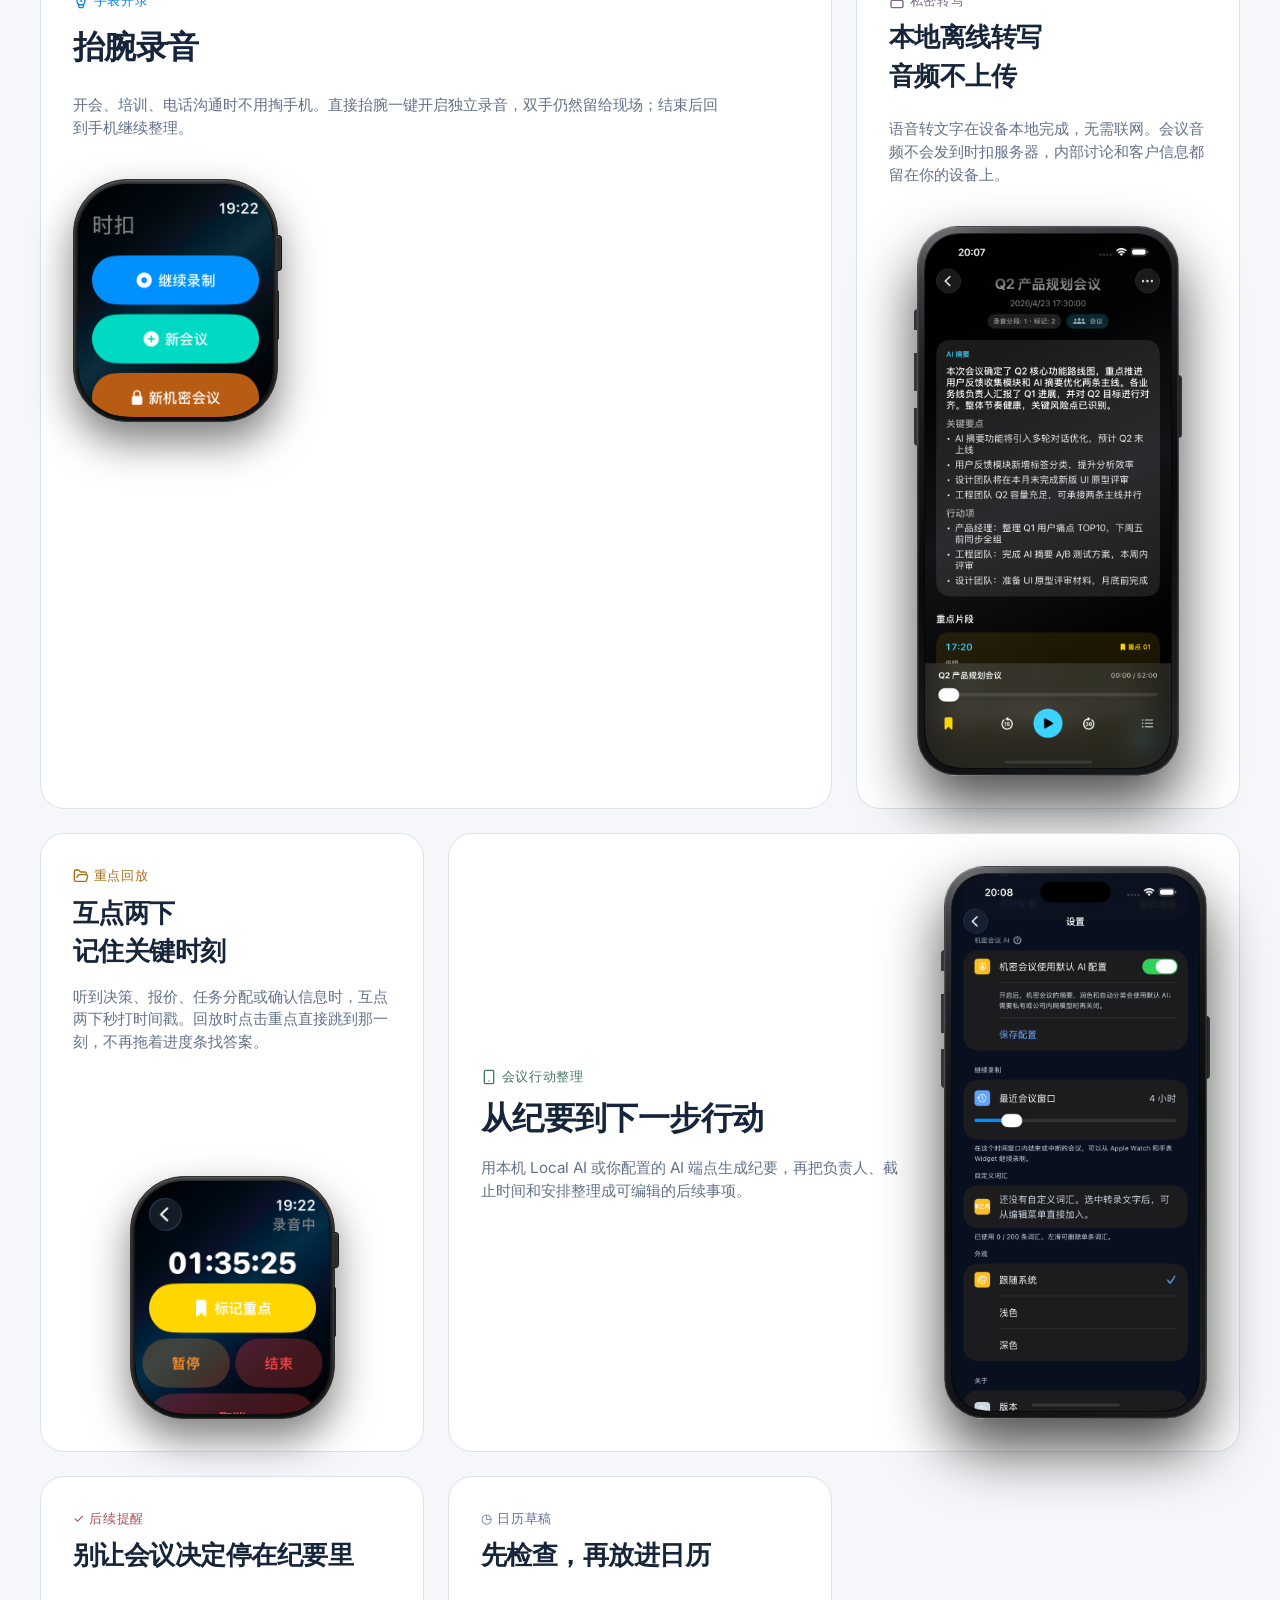
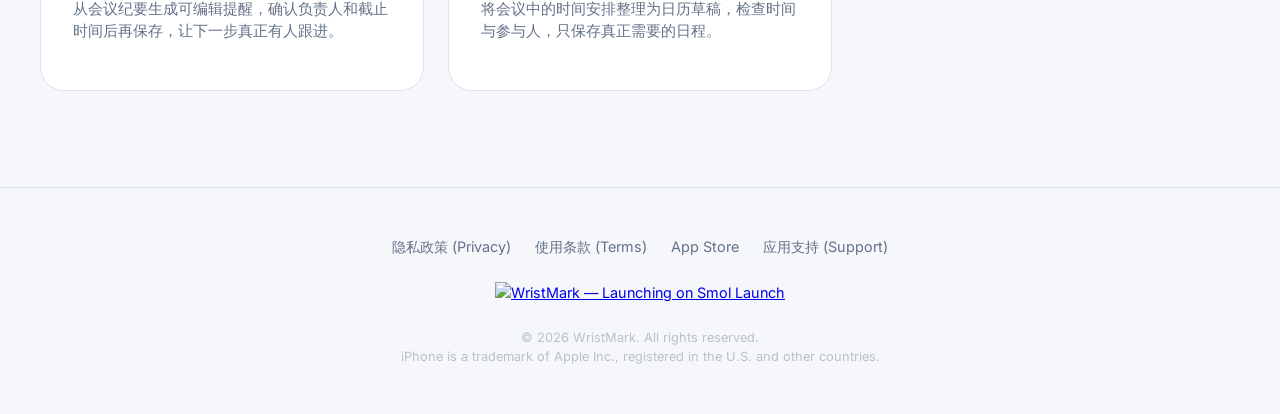
==== commit 20fac18c: "refine: align WristMark site colors with the app" ====
--- a/index.html
+++ b/index.html
@@ -1,6 +1,7 @@
 <!DOCTYPE html>
 <html lang="zh-Hans">
 <head>
+  <meta name="color-scheme" content="light dark">
   <meta charset="UTF-8">
   <meta name="viewport" content="width=device-width, initial-scale=1.0, maximum-scale=1.0, user-scalable=no">
   <title>时扣 WristMark - 手腕录音、离线转写与会议行动整理</title>
@@ -16,13 +17,13 @@
     <div style="font-weight: 700; letter-spacing: -0.02em; font-size: 1.2rem; display: flex; align-items: center; gap: 0.5rem;">
       <img src="icons/variants/AppIcon_Default.svg" alt="WristMark Icon" style="width: 28px; height: 28px; border-radius: 6px;">
       <span class="text-gradient" data-i18n="nav.brand">时扣 (WristMark)</span>
-      <span data-i18n="nav.badge" style="font-size: 0.6rem; font-weight: bold; background: rgba(255,255,255,0.1); padding: 2px 6px; border-radius: 12px; margin-left: 8px;">App Store</span>
+      <span data-i18n="nav.badge" style="font-size: 0.6rem; font-weight: bold; background: var(--color-surface-hover); padding: 2px 6px; border-radius: 12px; margin-left: 8px;">App Store</span>
     </div>
     <div class="nav-links" style="display: flex; gap: 1rem; align-items: center;">
       <a href="support.html" data-i18n="nav.support">获得支持</a>
       <a href="https://apps.apple.com/cn/app/%E6%97%B6%E6%89%A3/id6762519498" data-i18n="nav.download" data-app-store-link>下载</a>
       <a href="legal/privacy.html" data-i18n="nav.privacy">隐私安全</a>
-      <button onclick="toggleLang()" style="background:none; border:1px solid rgba(255,255,255,0.4); color:white; border-radius:12px; padding:4px 8px; cursor:pointer;" id="lang-btn">English</button>
+      <button onclick="toggleLang()" style="background:none; border:1px solid var(--color-border); color: var(--color-text-primary); border-radius:12px; padding:4px 8px; cursor:pointer;" id="lang-btn">English</button>
     </div>
   </nav>
 
@@ -87,7 +88,7 @@
 
     <!-- Security & Privacy -->
     <div class="bento-card bento-item-medium" style="display:flex; flex-direction:column;">
-      <span class="card-tag" style="color: #AF52DE; display:flex; align-items:center; gap:0.3rem;"><svg xmlns="http://www.w3.org/2000/svg" width="16" height="16" viewBox="0 0 24 24" fill="none" stroke="currentColor" stroke-width="2" stroke-linecap="round" stroke-linejoin="round"><rect width="18" height="11" x="3" y="11" rx="2" ry="2"/><path d="M7 11V7a5 5 0 0 1 10 0v4"/></svg> <span data-i18n="features.privacy.tag">私密转写</span></span>
+      <span class="card-tag" style="color: var(--color-tag-private); display:flex; align-items:center; gap:0.3rem;"><svg xmlns="http://www.w3.org/2000/svg" width="16" height="16" viewBox="0 0 24 24" fill="none" stroke="currentColor" stroke-width="2" stroke-linecap="round" stroke-linejoin="round"><rect width="18" height="11" x="3" y="11" rx="2" ry="2"/><path d="M7 11V7a5 5 0 0 1 10 0v4"/></svg> <span data-i18n="features.privacy.tag">私密转写</span></span>
       <h2 data-i18n="features.privacy.title" style="font-size: 1.6rem; margin-bottom: 0.5rem;">本地离线转写<br>音频不上传</h2>
       <p style="color: var(--color-text-secondary); font-size: 0.95rem; flex-grow: 1;" data-i18n="features.privacy.desc">
         语音转文字在设备本地完成，无需联网。会议音频不会发到时扣服务器，内部讨论和客户信息都留在你的设备上。
@@ -102,7 +103,7 @@
     <!-- Merging Feature -->
     <div class="bento-card bento-item-medium" style="display:flex; flex-direction:column; justify-content: space-between;">
       <div>
-        <span class="card-tag" style="color: #FF9500; display:flex; align-items:center; gap:0.3rem;"><svg xmlns="http://www.w3.org/2000/svg" width="16" height="16" viewBox="0 0 24 24" fill="none" stroke="currentColor" stroke-width="2" stroke-linecap="round" stroke-linejoin="round"><path d="m6 14 1.45-2.9A2 2 0 0 1 9.24 10H20a2 2 0 0 1 1.94 2.5l-1.55 6a2 2 0 0 1-1.94 1.5H4a2 2 0 0 1-2-2V5c0-1.1.9-2 2-2h3.93a2 2 0 0 1 1.66.9l.82 1.2a2 2 0 0 0 1.66.9H18a2 2 0 0 1 2 2v2"/></svg> <span data-i18n="features.merge.tag">重点回放</span></span>
+        <span class="card-tag" style="color: var(--color-tag-highlight); display:flex; align-items:center; gap:0.3rem;"><svg xmlns="http://www.w3.org/2000/svg" width="16" height="16" viewBox="0 0 24 24" fill="none" stroke="currentColor" stroke-width="2" stroke-linecap="round" stroke-linejoin="round"><path d="m6 14 1.45-2.9A2 2 0 0 1 9.24 10H20a2 2 0 0 1 1.94 2.5l-1.55 6a2 2 0 0 1-1.94 1.5H4a2 2 0 0 1-2-2V5c0-1.1.9-2 2-2h3.93a2 2 0 0 1 1.66.9l.82 1.2a2 2 0 0 0 1.66.9H18a2 2 0 0 1 2 2v2"/></svg> <span data-i18n="features.merge.tag">重点回放</span></span>
         <h2 data-i18n="features.merge.title" style="font-size: 1.6rem; margin-bottom: 0.5rem;">互点两下<br>记住关键时刻</h2>
         <p style="color: var(--color-text-secondary); font-size: 0.95rem;" data-i18n="features.merge.desc">
           听到决策、报价、任务分配或确认信息时，互点两下秒打时间戳。回放时点击重点直接跳到那一刻，不再拖着进度条找答案。
@@ -118,7 +119,7 @@
     <!-- Actionable Follow-up Feature -->
     <div class="bento-card bento-item-large" style="display: flex; align-items: center; gap: 2rem;">
       <div style="flex:1;">
-        <span class="card-tag" style="color: #34C759; display:flex; align-items:center; gap:0.3rem;"><svg xmlns="http://www.w3.org/2000/svg" width="16" height="16" viewBox="0 0 24 24" fill="none" stroke="currentColor" stroke-width="2" stroke-linecap="round" stroke-linejoin="round"><rect width="14" height="20" x="5" y="2" rx="2" ry="2"/><path d="M12 18h.01"/></svg> <span data-i18n="features.import.tag">会议行动整理</span></span>
+        <span class="card-tag" style="color: var(--color-tag-import); display:flex; align-items:center; gap:0.3rem;"><svg xmlns="http://www.w3.org/2000/svg" width="16" height="16" viewBox="0 0 24 24" fill="none" stroke="currentColor" stroke-width="2" stroke-linecap="round" stroke-linejoin="round"><rect width="14" height="20" x="5" y="2" rx="2" ry="2"/><path d="M12 18h.01"/></svg> <span data-i18n="features.import.tag">会议行动整理</span></span>
         <h2 data-i18n="features.import.title" style="font-size: 2rem; margin-bottom: 0.5rem;">从纪要到下一步行动</h2>
         <p style="color: var(--color-text-secondary); font-size: 0.95rem;" data-i18n="features.import.desc">
           用本机 Local AI 或你配置的 AI 端点生成纪要，再把负责人、截止时间和安排整理成可编辑的后续事项。
@@ -132,7 +133,7 @@
     </div>
 
     <div class="bento-card bento-item-medium" style="display:flex; flex-direction:column;">
-      <span class="card-tag" style="color: #FF2D55; display:flex; align-items:center; gap:0.3rem;"><span aria-hidden="true">✓</span> <span data-i18n="features.reminders.tag">后续提醒</span></span>
+      <span class="card-tag" style="color: var(--color-tag-reminder); display:flex; align-items:center; gap:0.3rem;"><span aria-hidden="true">✓</span> <span data-i18n="features.reminders.tag">后续提醒</span></span>
       <h2 data-i18n="features.reminders.title" style="font-size: 1.6rem; margin-bottom: 0.5rem;">别让会议决定停在纪要里</h2>
       <p style="color: var(--color-text-secondary); font-size: 0.95rem;" data-i18n="features.reminders.desc">
         从会议纪要生成可编辑提醒，确认负责人和截止时间后再保存，让下一步真正有人跟进。
@@ -140,7 +141,7 @@
     </div>
 
     <div class="bento-card bento-item-medium" style="display:flex; flex-direction:column;">
-      <span class="card-tag" style="color: #5856D6; display:flex; align-items:center; gap:0.3rem;"><span aria-hidden="true">◷</span> <span data-i18n="features.calendar.tag">日历草稿</span></span>
+      <span class="card-tag" style="color: var(--color-tag-calendar); display:flex; align-items:center; gap:0.3rem;"><span aria-hidden="true">◷</span> <span data-i18n="features.calendar.tag">日历草稿</span></span>
       <h2 data-i18n="features.calendar.title" style="font-size: 1.6rem; margin-bottom: 0.5rem;">先检查，再放进日历</h2>
       <p style="color: var(--color-text-secondary); font-size: 0.95rem;" data-i18n="features.calendar.desc">
         将会议中的时间安排整理为日历草稿，检查时间与参与人，只保存真正需要的日程。
@@ -150,12 +151,12 @@
   </section>
 
   <!-- Footer -->
-  <footer style="margin-top: 4rem; padding: 3rem 0; border-top: 1px solid rgba(255,255,255,0.1); text-align: center;">
+  <footer style="margin-top: 4rem; padding: 3rem 0; border-top: 1px solid var(--color-border); text-align: center;">
     <div style="display:flex; justify-content:center; gap:1.5rem; margin-bottom: 1.5rem; font-size:0.9rem;">
-      <a href="legal/privacy.html" style="color:rgba(255,255,255,0.6); text-decoration:none;">隐私政策 (Privacy)</a>
-      <a href="legal/terms.html" style="color:rgba(255,255,255,0.6); text-decoration:none;">使用条款 (Terms)</a>
-      <a href="https://apps.apple.com/cn/app/%E6%97%B6%E6%89%A3/id6762519498" data-app-store-link style="color:rgba(255,255,255,0.6); text-decoration:none;">App Store</a>
-      <a href="support.html" style="color:rgba(255,255,255,0.6); text-decoration:none;">应用支持 (Support)</a>
+      <a href="legal/privacy.html" style="color:var(--color-text-secondary); text-decoration:none;">隐私政策 (Privacy)</a>
+      <a href="legal/terms.html" style="color:var(--color-text-secondary); text-decoration:none;">使用条款 (Terms)</a>
+      <a href="https://apps.apple.com/cn/app/%E6%97%B6%E6%89%A3/id6762519498" data-app-store-link style="color:var(--color-text-secondary); text-decoration:none;">App Store</a>
+      <a href="support.html" style="color:var(--color-text-secondary); text-decoration:none;">应用支持 (Support)</a>
     </div>
     <a href="https://smollaunch.com" target="_blank" rel="noopener" style="display:inline-block; margin-bottom:1.5rem;">
       <img src="https://smollaunch.com/badges/launching.svg" alt="WristMark — Launching on Smol Launch" loading="lazy" width="250" height="60">
--- a/css/style.css
+++ b/css/style.css
@@ -1,14 +1,48 @@
 @import url('https://fonts.googleapis.com/css2?family=Inter:wght@300;400;500;600;700&display=swap');
 
 :root {
-  --color-bg: #000000;
-  --color-surface: rgba(255, 255, 255, 0.03);
-  --color-surface-hover: rgba(255, 255, 255, 0.08);
-  --color-border: rgba(255, 255, 255, 0.1);
-  --color-text-primary: #ffffff;
-  --color-text-secondary: rgba(255, 255, 255, 0.6);
-  --color-accent: #007aff;
-  --neon-glow: rgba(0, 122, 255, 0.4);
+  color-scheme: light dark;
+  --color-bg: #f5f7fa;
+  --color-surface: #ffffff;
+  --color-surface-hover: #eef2f7;
+  --color-border: #dce3ec;
+  --color-text-primary: #17253a;
+  --color-text-secondary: #637188;
+  --color-accent: #087fe7;
+  --color-accent-warm: #a86d14;
+  --color-tag-private: #79658a;
+  --color-tag-highlight: #a86d14;
+  --color-tag-import: #487564;
+  --color-tag-reminder: #a64f59;
+  --color-tag-calendar: #626c9a;
+  --color-nav: rgba(245, 247, 250, 0.96);
+  --color-button-bg: #007aff;
+  --color-button-text: #ffffff;
+  --color-heading-gradient: #17253a;
+  --color-screenshot-caption: #637188;
+}
+
+@media (prefers-color-scheme: dark) {
+  :root {
+    --color-bg: #091120;
+    --color-surface: #151f32;
+    --color-surface-hover: #1d2a40;
+    --color-border: #2a3850;
+    --color-text-primary: #f2f5fa;
+    --color-text-secondary: #a2aec0;
+    --color-accent: #45a7f5;
+    --color-accent-warm: #f2b52b;
+    --color-tag-private: #bca6ce;
+    --color-tag-highlight: #e4b356;
+    --color-tag-import: #83b9a2;
+    --color-tag-reminder: #e58d97;
+    --color-tag-calendar: #aab5e5;
+    --color-nav: rgba(9, 17, 32, 0.96);
+    --color-button-bg: #45a7f5;
+    --color-button-text: #081321;
+    --color-heading-gradient: #f2f5fa;
+    --color-screenshot-caption: #a2aec0;
+  }
 }
 
 body {
@@ -29,17 +63,11 @@
 }
 
 .text-gradient {
-  background: linear-gradient(180deg, #FFFFFF 0%, rgba(255, 255, 255, 0.5) 100%);
-  -webkit-background-clip: text;
-  -webkit-text-fill-color: transparent;
-  background-clip: text;
+  color: var(--color-heading-gradient);
 }
 
 .accent-gradient {
-  background: linear-gradient(90deg, #007aff 0%, #34C759 100%);
-  -webkit-background-clip: text;
-  -webkit-text-fill-color: transparent;
-  background-clip: text;
+  color: var(--color-accent);
 }
 
 /* Glassmorphism Navbar */
@@ -48,9 +76,9 @@
   top: 0;
   width: 100%;
   padding: 1rem 2rem;
-  background: rgba(0, 0, 0, 0.4);
-  backdrop-filter: blur(12px);
-  -webkit-backdrop-filter: blur(12px);
+  background: var(--color-nav);
+  backdrop-filter: blur(8px);
+  -webkit-backdrop-filter: blur(8px);
   border-bottom: 1px solid var(--color-border);
   z-index: 100;
   display: flex;
@@ -73,8 +101,8 @@
 
 /* Buttons */
 .btn-primary {
-  background-color: var(--color-text-primary);
-  color: var(--color-bg);
+  background-color: var(--color-button-bg);
+  color: var(--color-button-text);
   padding: 0.8rem 1.5rem;
   border-radius: 999px;
   font-weight: 500;
@@ -123,10 +151,10 @@
   transform: translateX(-50%);
   width: 1000px;
   height: 600px;
-  background: radial-gradient(ellipse at center, var(--neon-glow) 0%, transparent 60%);
+  background: radial-gradient(ellipse at center, rgba(168, 109, 20, 0.045) 0%, transparent 62%);
   z-index: -1;
   pointer-events: none;
-  filter: blur(50px);
+  filter: blur(24px);
 }
 
 .hero h1 {
@@ -152,7 +180,7 @@
 }
 
 .section-kicker {
-  color: #f5a20a;
+  color: var(--color-accent-warm);
   font-size: 0.82rem;
   font-weight: 700;
   letter-spacing: 0.08em;
@@ -189,10 +217,8 @@
   padding: 0.55rem;
   border: 1px solid var(--color-border);
   border-radius: 22px;
-  background:
-    linear-gradient(180deg, rgba(255,255,255,0.08), rgba(255,255,255,0.02)),
-    rgba(255,255,255,0.03);
-  box-shadow: 0 24px 80px rgba(0, 0, 0, 0.28);
+  background: var(--color-surface);
+  box-shadow: 0 10px 28px rgba(23, 37, 58, 0.08);
 }
 
 .store-screenshot-grid img {
@@ -205,7 +231,7 @@
 
 .store-screenshot-grid figcaption {
   padding: 0.75rem 0.25rem 0.25rem;
-  color: rgba(255, 255, 255, 0.72);
+  color: var(--color-screenshot-caption);
   font-size: 0.88rem;
   font-weight: 600;
   text-align: center;
@@ -233,7 +259,7 @@
 
 .bento-card:hover {
   background-color: var(--color-surface-hover);
-  border-color: rgba(255, 255, 255, 0.2);
+  border-color: var(--color-accent);
 }
 
 .bento-item-large {
@@ -296,7 +322,7 @@
   height: auto;
   border-radius: 12px;
   margin-top: 1.5rem;
-  box-shadow: 0 10px 30px rgba(0,0,0,0.5);
+  box-shadow: 0 10px 28px rgba(23, 37, 58, 0.16);
   transition: transform 0.5s cubic-bezier(0.16, 1, 0.3, 1);
 }
 
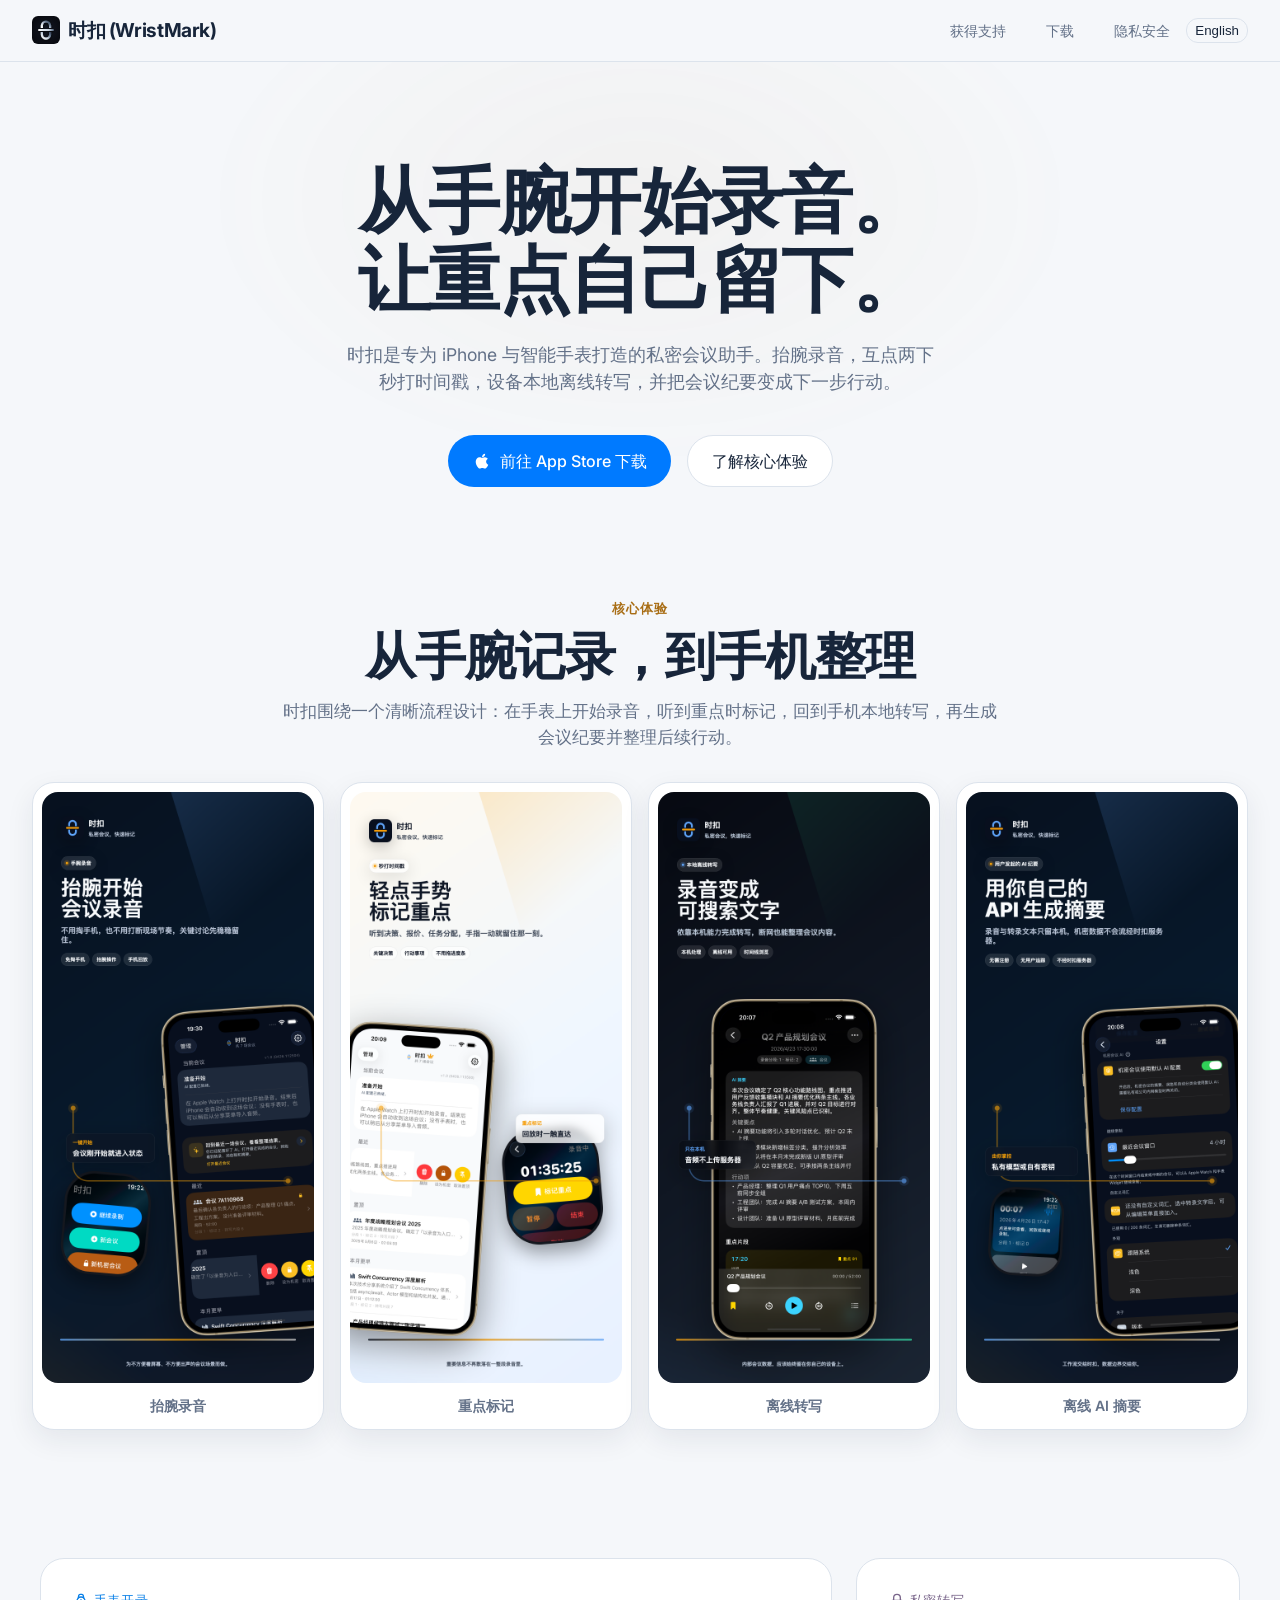
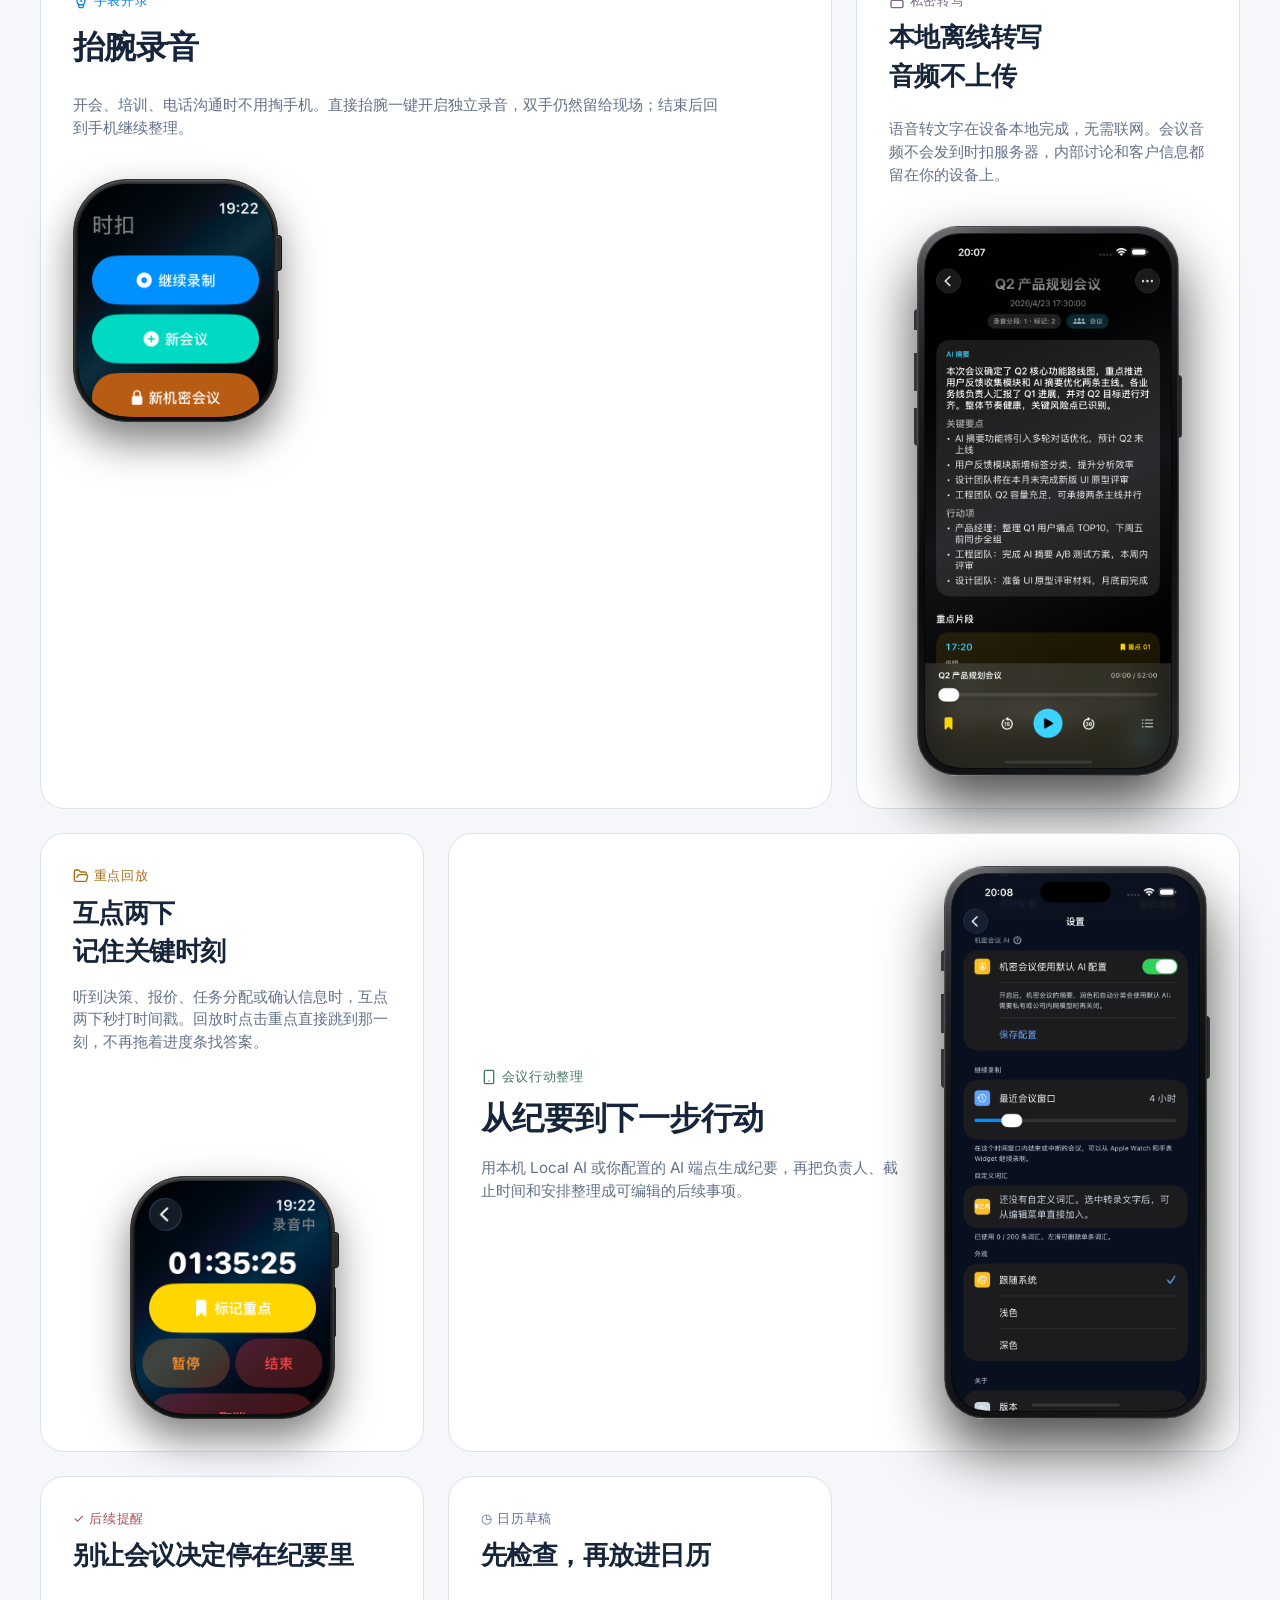
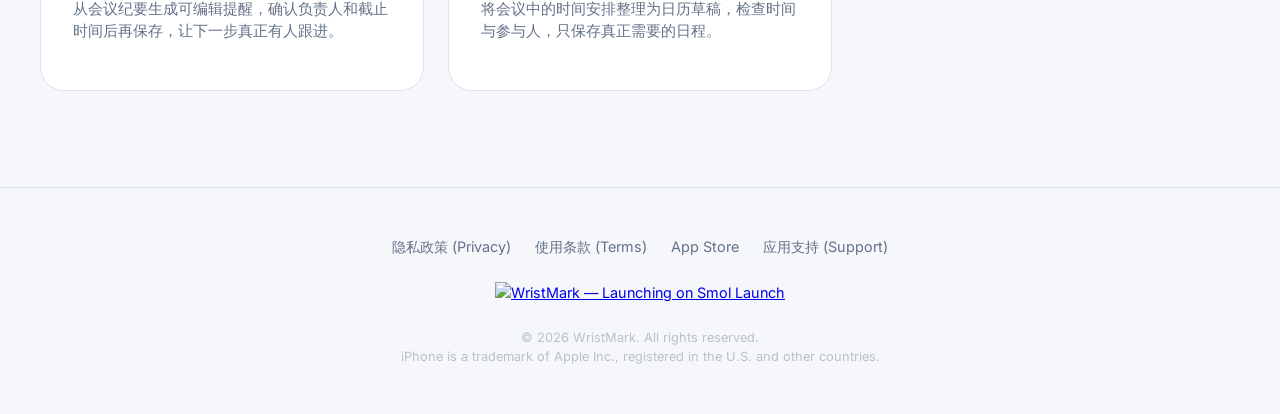
==== commit a3ac5d46: "feat: add app favicons" ====
--- a/index.html
+++ b/index.html
@@ -9,6 +9,9 @@
   <!-- CSS -->
   <link rel="stylesheet" href="css/style.css">
   <script src="js/main.js" defer></script>
+  <link rel="icon" type="image/png" sizes="16x16" href="/favicon-16x16.png">
+  <link rel="icon" type="image/png" sizes="32x32" href="/favicon-32x32.png">
+  <link rel="apple-touch-icon" sizes="180x180" href="/apple-touch-icon.png">
 </head>
 <body>
 
@@ -17,7 +20,6 @@
     <div style="font-weight: 700; letter-spacing: -0.02em; font-size: 1.2rem; display: flex; align-items: center; gap: 0.5rem;">
       <img src="icons/variants/AppIcon_Default.svg" alt="WristMark Icon" style="width: 28px; height: 28px; border-radius: 6px;">
       <span class="text-gradient" data-i18n="nav.brand">时扣 (WristMark)</span>
-      <span data-i18n="nav.badge" style="font-size: 0.6rem; font-weight: bold; background: var(--color-surface-hover); padding: 2px 6px; border-radius: 12px; margin-left: 8px;">App Store</span>
     </div>
     <div class="nav-links" style="display: flex; gap: 1rem; align-items: center;">
       <a href="support.html" data-i18n="nav.support">获得支持</a>
